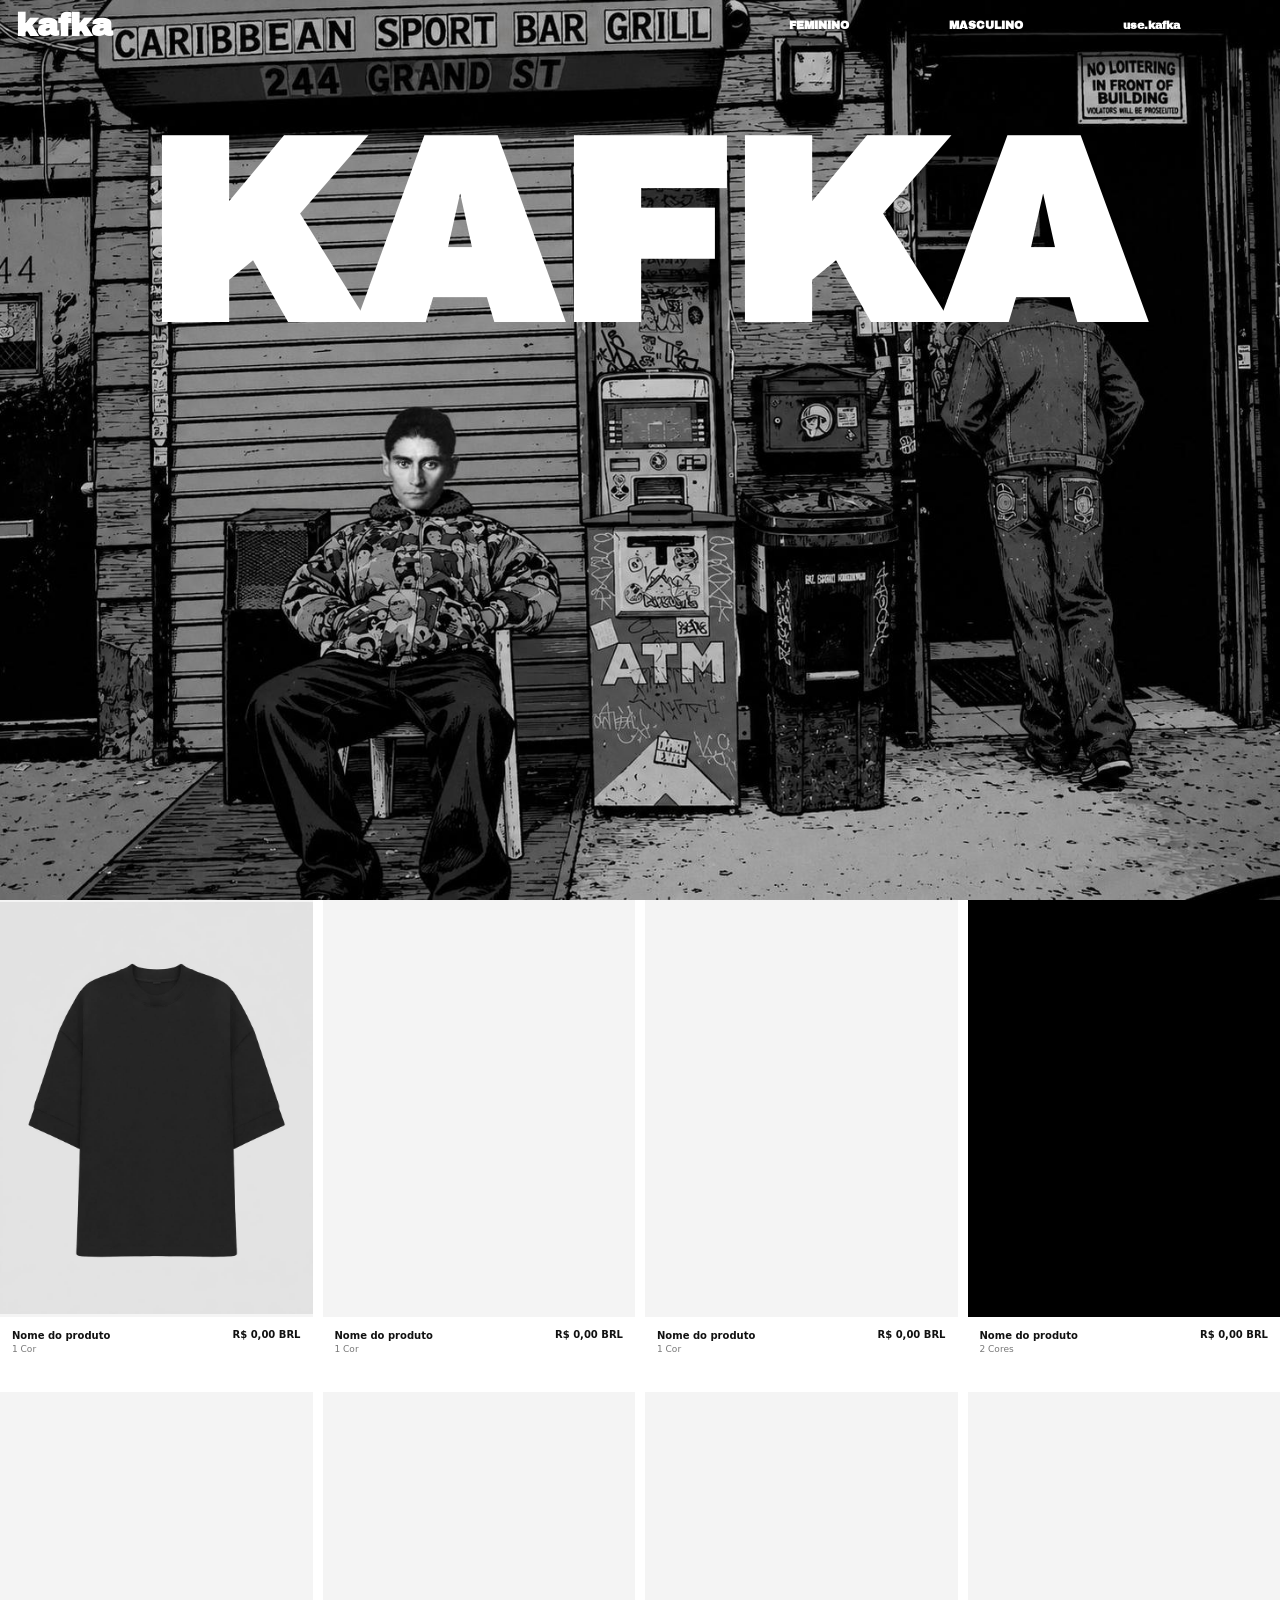
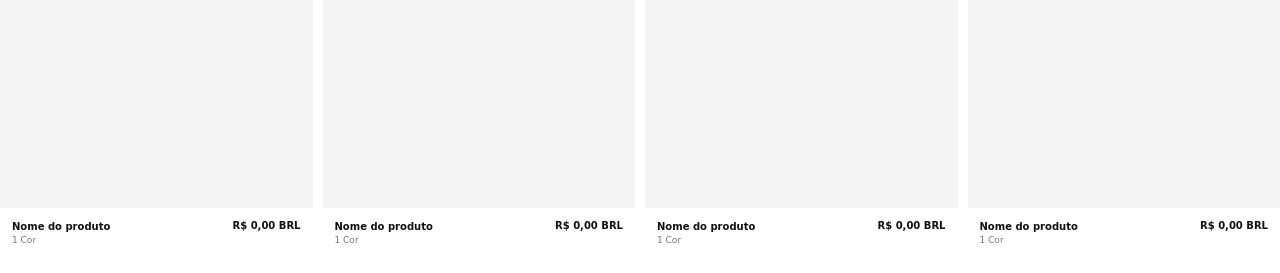
==== index.html @ 30676e4b "adição da primeira img das grades" ====
<!DOCTYPE html>
<html lang="pt-br">
<head>
    <meta charset="UTF-8">
    <meta name="viewport" content="width=device-width, initial-scale=1.0">
    <link rel="stylesheet" href="css/style.css">
    <link rel="preload" href="img/kafka.png">
    <title>Document</title>
</head>
<body>

    <header class="header-menu">
        <div class="header-container">

            <div class="header-logo"><h1>kafka</h1></div>
            <div class="header-nav">
                <a href=""><b>FEMININO</b></a>
                <a href=""><b>MASCULINO</b></a>
                <a href=""><b>use.kafka</b></a>
            </div>
        </div>
    </header>
    <main class="main">
        <div class="hero">
            <h1>KAFKA</h1>
        </div>
    </main>

    <!-- <main class="main-main">
            <section class="main-hero">
                <div class="main-products">
                    <div class="divs">
                        <div class="main-abaut"></div>
                    </div>
                    <div class="divs">
                         <div class="main-abaut"></div>
                    </div>
                    <div class="divs">
                         <div class="main-abaut"></div>
                    </div>
                    <div class="divs">
                         <div class="main-abaut"></div>
                    </div>
            </section>
    </main> -->
     <main class="catalogo">
    <ul class="grade">

      <!-- Card 1 -->
      <li class="card">
        <a href="#" class="card__link">
          <div class="card__midia">
            <div class="card__img card__img--principal" style="background-image: url('img/frente.jpeg')"></div>
            <div class="card__img card__img--hover" style="background-image: url('img/costa.jpeg')"></div>
            <span class="card__botao">Adição rápida</span>
          </div>
          <div class="card__info">
            <h3 class="card__nome">Nome do produto</h3>
            <span class="card__preco">R$ 0,00 BRL</span>
            <span class="card__cores">1 Cor</span>
          </div>
        </a>
      </li>

      <!-- Card 2 -->
      <li class="card">
        <a href="#" class="card__link">
          <div class="card__midia">
            <div class="card__img card__img--principal"></div>
            <div class="card__img card__img--hover"></div>
            <span class="card__botao">Adição rápida</span>
          </div>
          <div class="card__info">
            <h3 class="card__nome">Nome do produto</h3>
            <span class="card__preco">R$ 0,00 BRL</span>
            <span class="card__cores">1 Cor</span>
          </div>
        </a>
      </li>

      <!-- Card 3 -->
      <li class="card">
        <a href="#" class="card__link">
          <div class="card__midia">
            <div class="card__img card__img--principal"></div>
            <div class="card__img card__img--hover"></div>
            <span class="card__botao">Adição rápida</span>
          </div>
          <div class="card__info">
            <h3 class="card__nome">Nome do produto</h3>
            <span class="card__preco">R$ 0,00 BRL</span>
            <span class="card__cores">1 Cor</span>
          </div>
        </a>
      </li>

      <!-- Card 4 (variação escura) -->
      <li class="card card--escuro">
        <a href="#" class="card__link">
          <div class="card__midia">
            <div class="card__img card__img--principal"></div>
            <div class="card__img card__img--hover"></div>
            <span class="card__botao">Adição rápida</span>
          </div>
          <div class="card__info">
            <h3 class="card__nome">Nome do produto</h3>
            <span class="card__preco">R$ 0,00 BRL</span>
            <span class="card__cores">2 Cores</span>
          </div>
        </a>
      </li>

      <!-- Segunda linha: copie o bloco <li class="card"> quantas vezes precisar -->
      <li class="card">
        <a href="#" class="card__link">
          <div class="card__midia">
            <div class="card__img card__img--principal"></div>
            <div class="card__img card__img--hover"></div>
            <span class="card__botao">Adição rápida</span>
          </div>
          <div class="card__info">
            <h3 class="card__nome">Nome do produto</h3>
            <span class="card__preco">R$ 0,00 BRL</span>
            <span class="card__cores">1 Cor</span>
          </div>
        </a>
      </li>

      <li class="card">
        <a href="#" class="card__link">
          <div class="card__midia">
            <div class="card__img card__img--principal"></div>
            <div class="card__img card__img--hover"></div>
            <span class="card__botao">Adição rápida</span>
          </div>
          <div class="card__info">
            <h3 class="card__nome">Nome do produto</h3>
            <span class="card__preco">R$ 0,00 BRL</span>
            <span class="card__cores">1 Cor</span>
          </div>
        </a>
      </li>

      <li class="card">
        <a href="#" class="card__link">
          <div class="card__midia">
            <div class="card__img card__img--principal"></div>
            <div class="card__img card__img--hover"></div>
            <span class="card__botao">Adição rápida</span>
          </div>
          <div class="card__info">
            <h3 class="card__nome">Nome do produto</h3>
            <span class="card__preco">R$ 0,00 BRL</span>
            <span class="card__cores">1 Cor</span>
          </div>
        </a>
      </li>

      <li class="card">
        <a href="#" class="card__link">
          <div class="card__midia">
            <div class="card__img card__img--principal"></div>
            <div class="card__img card__img--hover"></div>
            <span class="card__botao">Adição rápida</span>
          </div>
          <div class="card__info">
            <h3 class="card__nome">Nome do produto</h3>
            <span class="card__preco">R$ 0,00 BRL</span>
            <span class="card__cores">1 Cor</span>
          </div>
        </a>
      </li>

    </ul>
  </main>
</body>
</html>
---- css/style.css ----
@import url('https://fonts.googleapis.com/css2?family=Anton&family=Archivo+Black&family=Playfair+Display:ital,wght@0,400..900;1,400..900&display=swap');
@import url('https://fonts.googleapis.com/css2?family=Archivo+Black&family=Playfair+Display:ital,wght@0,400..900;1,400..900&display=swap');
@import url('https://fonts.googleapis.com/css2?family=Anton&family=Archivo+Black&family=Kdam+Thmor+Pro&family=Playfair+Display:ital,wght@0,400..900;1,400..900&display=swap');

*,
*::before,
*::after {
  box-sizing: border-box;
  margin: 0;
  padding: 0;
}

ul {
  list-style: none;
}

a {
  color: inherit;
  text-decoration: none;
}

body {
  font-family: system-ui, -apple-system, "Helvetica Neue", Arial, sans-serif;
  background: #fff;
  color: #111;
}

.header-menu{
    position: absolute;
    width: 100%;
    color: white;
}


.header-container{
    display: flex; 
    position: relative;
    z-index: 1001;
    height: 50px;
    color: white
}

.header-container h1,
.header-container a{
    color: inherit;
}

.header-container:hover{
    background: white;
}

.header-container:hover .header-logo h1{
    color:black;
}

.header-container:hover .header-nav a{
    color: black
}
.header-logo{
    display: flex;
    justify-content: center;
    align-items: center;
     font-family: "Archivo Black", sans-serif;
    width: 10%;
}

.header-nav{
    display: flex;
    justify-content: end;
    align-items: center;
    /* color: white; */
    font-family: "Kdam Thmor Pro", sans-serif;
    font-size: 11px;
    width: 90%;
}
.header-nav a{
     font-family: "Archivo Black", sans-serif;
    text-decoration: none;
    position: relative;
    padding-bottom: 1px;
    margin-right: 100px;
    margin-top:0;
    margin-bottom: 0;
    
}

.header-nav a::after {
  content: "";
  position: absolute;
  left: 0;
  bottom: 0;
  width: 100%;
  height: 1px;
  background: rgb(0, 0, 0);
  transform: scaleX(0);
  transform-origin: left;
  transition: transform 0.3s ease;
}

.header-nav a:hover::after {
  transform: scaleX(1);
}

/* .header-nav a:hover{
    border-bottom: 1px solid black;
} */

.main{
    background-image: url("../img/kafka.jpg");
    background-repeat: no-repeat;
    background-size: cover;
    background-position: center;
    height: 100vh;
}

.hero{
    display: flex;
    position:relative;
    overflow: hidden;
    color: white;
    justify-content: center;
    gap: 20px;
    height: 100vh;
}

.hero h1{
     font-family: "Archivo Black", sans-serif;
    position: absolute;
    top: 15%;
    font-size: 20vw;
    font-weight: 900;
    line-height: 0.8;
    white-space: nowrap;
    margin: 0;
}

/* .main-main{
    height: 100vh;
}

.main-hero{
    display: flex;
    justify-content: center;
    height: 50vh;
}

.main-products{
    display: flex;
    justify-content: center;
    align-items: center;
    margin-top: 1%;
    gap: 13px;
    width: 98%;
    height: 50vh;
}
.divs{
    display: flex;
    align-items: end;
    border: 1px solid black;
    width: 30%;
    height: 50vh;
}
.main-abaut{
    display: flex;
    align-items: end;
    width: 99.8%;
    height: 40px;
    border: 1px solid black;
} */
/* ---------- Reset ---------- */

/* ---------- Grade ---------- */
.catalogo {
  width: 100%;
  padding: 0;
}

.grade {
  display: grid;
  grid-template-columns: repeat(4, 1fr);
  gap: 10px;
}

/* ---------- Card ---------- */
.card {
  position: relative;
}

.card__link {
  display: block;
}

/* Área da imagem (proporção retrato) */
.card__midia {
  position: relative;
  aspect-ratio: 3 / 4;
  overflow: hidden;
  background: #f4f4f4;
}

.card__img {
  position: absolute;
  width: 100%;
  inset: 0;
  background-size: contain;
  background-position: center;
  background-repeat: no-repeat;
  transition: opacity 0.3s ease;
  bottom: 0;

}

/* Imagem alternativa (aparece no hover) */
.card__img--hover {
  opacity: 0;
  
}

.card:hover .card__img--hover {
  opacity: 1;
}

/* Botão "Adição rápida" colado na base da imagem */
.card__botao {
  position:absolute;
  left: 0;
  right: 0;
  bottom: 0;
  padding: 10px 0;
  text-align: center;
  font-size: 10px;
  font-weight: 700;
  letter-spacing: 0.04em;
  text-transform: uppercase;
  color: #fff;
  background: #2b303b;
  opacity: 0;
  transform: translateY(100%);
  transition: opacity 0.25s ease, transform 0.25s ease;

}


.card:hover .card__botao {
  opacity: 1;
  transform: translateY(0);
  
}

/* ---------- Informações ---------- */
.card__info {
  display: grid;
  grid-template-columns: 1fr auto;
  grid-template-areas:
    "nome  preco"
    "cores .";
  column-gap: 16px;
  row-gap: 2px;
  padding: 12px 12px 28px;
}

.card__nome {
  grid-area: nome;
  font-size: 10px;
  font-weight: 700;
  line-height: 1.3;
}

.card__preco {
  grid-area: preco;
  font-size: 10px;
  font-weight: 700;
  white-space: nowrap;
}

.card__cores {
  grid-area: cores;
  font-size: 9px;
  color: #777;
}

/* ---------- Variação escura (4º card) ---------- */
.card--escuro .card__midia {
  background: #000;
}

/* ---------- Responsivo ---------- */
@media (max-width: 1024px) {
  .grade {
    grid-template-columns: repeat(3, 1fr);
  }
}

@media (max-width: 700px) {
  .grade {
    grid-template-columns: repeat(2, 1fr);
    gap:10px
  }
}
@media  screen and (max-width:600px){
    *{
        margin: 0;
        padding: 0;

    }
}
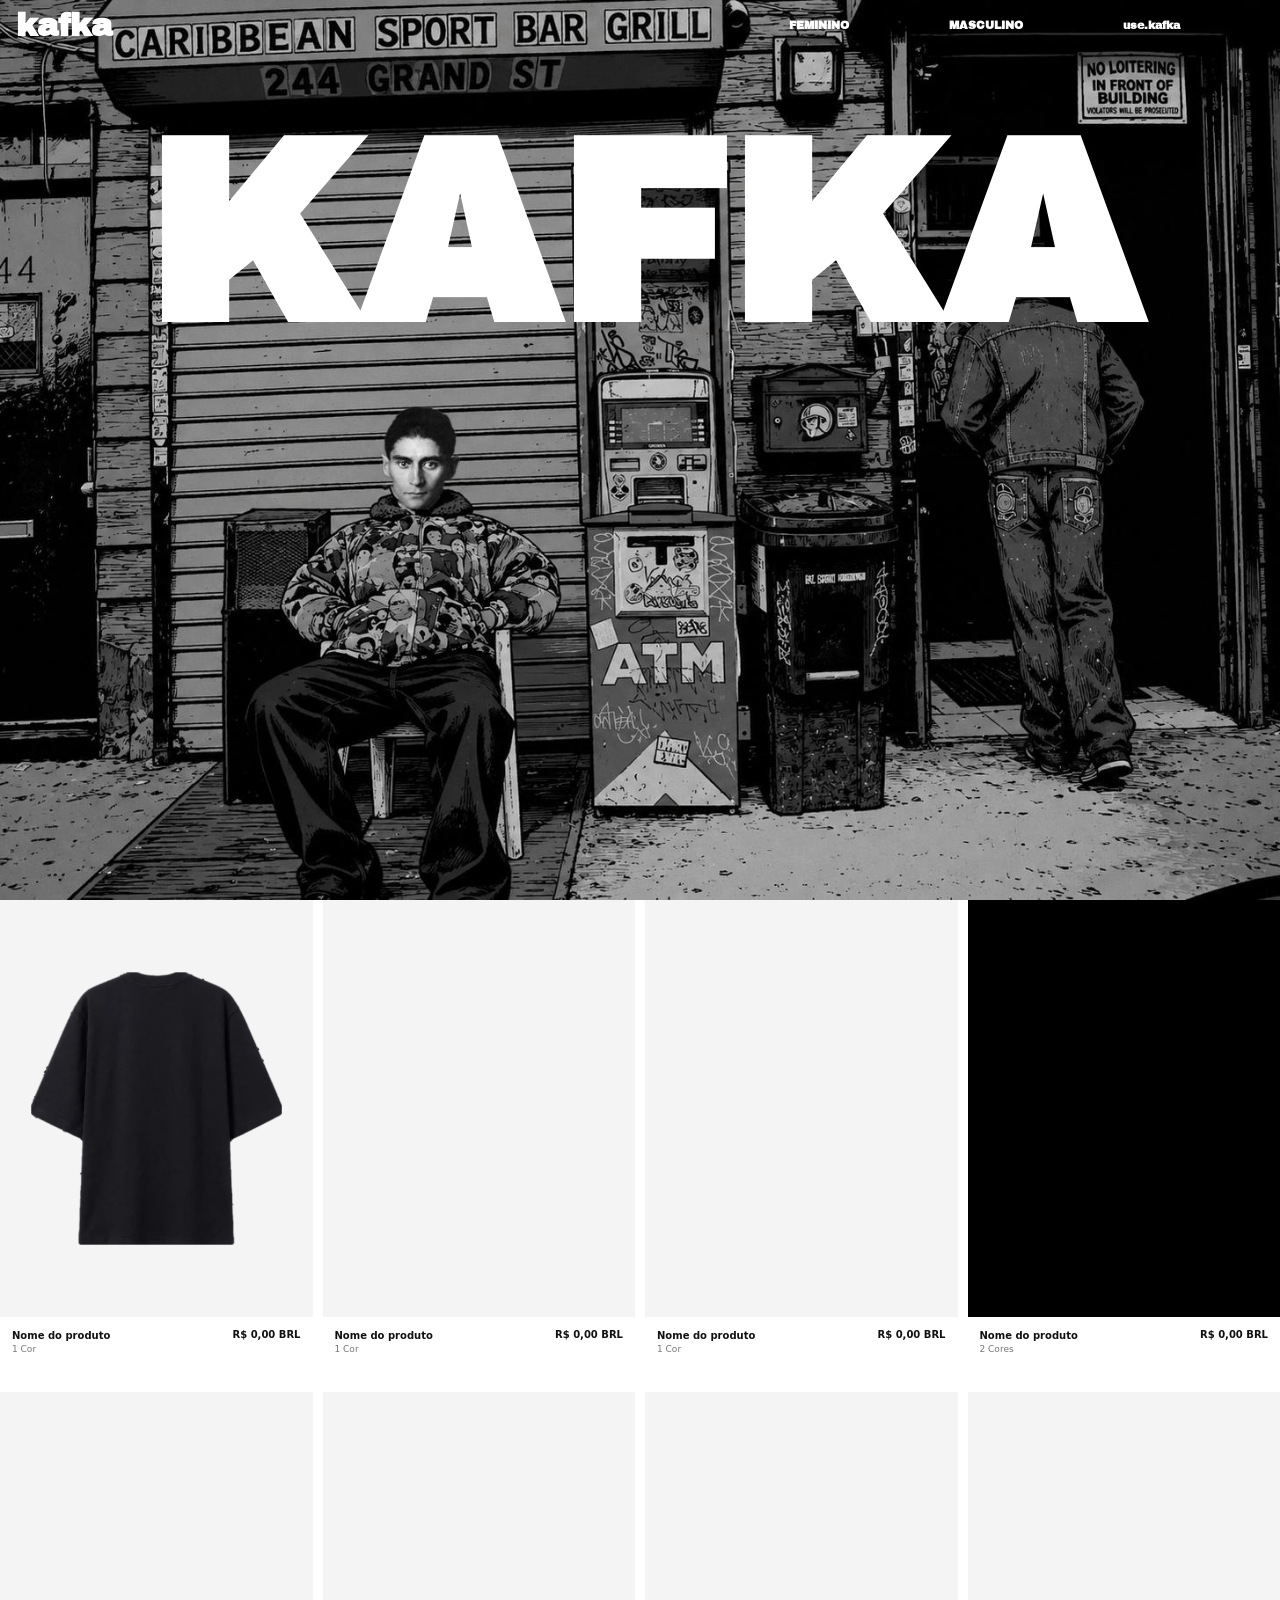
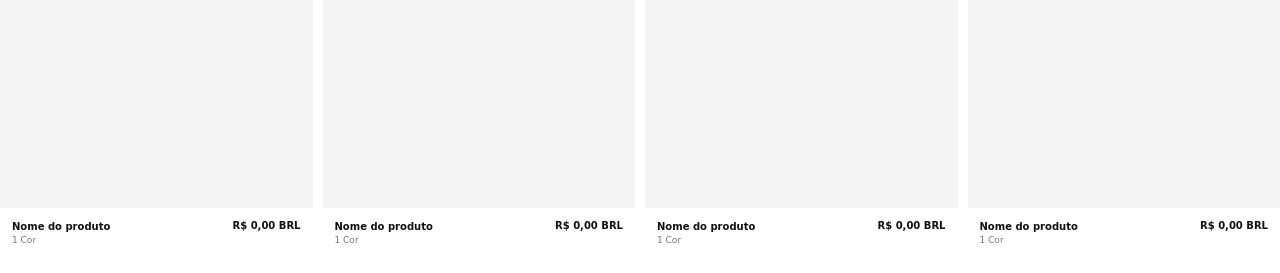
==== commit 87a10de7: "favicon" ====
--- a/index.html
+++ b/index.html
@@ -3,9 +3,10 @@
 <head>
     <meta charset="UTF-8">
     <meta name="viewport" content="width=device-width, initial-scale=1.0">
+    <link rel="icon" type="image/png" href="img/WhatsApp_Image_2026-11-17_at_14.25.12-removebg-preview.png">
     <link rel="stylesheet" href="css/style.css">
     <link rel="preload" href="img/kafka.png">
-    <title>Document</title>
+    <title>KAFKA-use.kafka</title>
 </head>
 <body>
 
@@ -26,23 +27,6 @@
         </div>
     </main>
 
-    <!-- <main class="main-main">
-            <section class="main-hero">
-                <div class="main-products">
-                    <div class="divs">
-                        <div class="main-abaut"></div>
-                    </div>
-                    <div class="divs">
-                         <div class="main-abaut"></div>
-                    </div>
-                    <div class="divs">
-                         <div class="main-abaut"></div>
-                    </div>
-                    <div class="divs">
-                         <div class="main-abaut"></div>
-                    </div>
-            </section>
-    </main> -->
      <main class="catalogo">
     <ul class="grade">
 
@@ -50,8 +34,8 @@
       <li class="card">
         <a href="#" class="card__link">
           <div class="card__midia">
-            <div class="card__img card__img--principal" style="background-image: url('img/frente.jpeg')"></div>
-            <div class="card__img card__img--hover" style="background-image: url('img/costa.jpeg')"></div>
+            <div class="card__img card__img--principal" style="background-image: url('img/camiseta-costas.png')"></div>
+            <div class="card__img card__img--hover" style="background-image: url('img/camiseta-frente.png')"></div>
             <span class="card__botao">Adição rápida</span>
           </div>
           <div class="card__info">
@@ -110,7 +94,7 @@
         </a>
       </li>
 
-      <!-- Segunda linha: copie o bloco <li class="card"> quantas vezes precisar -->
+      <!-- Segunda linha-->
       <li class="card">
         <a href="#" class="card__link">
           <div class="card__midia">
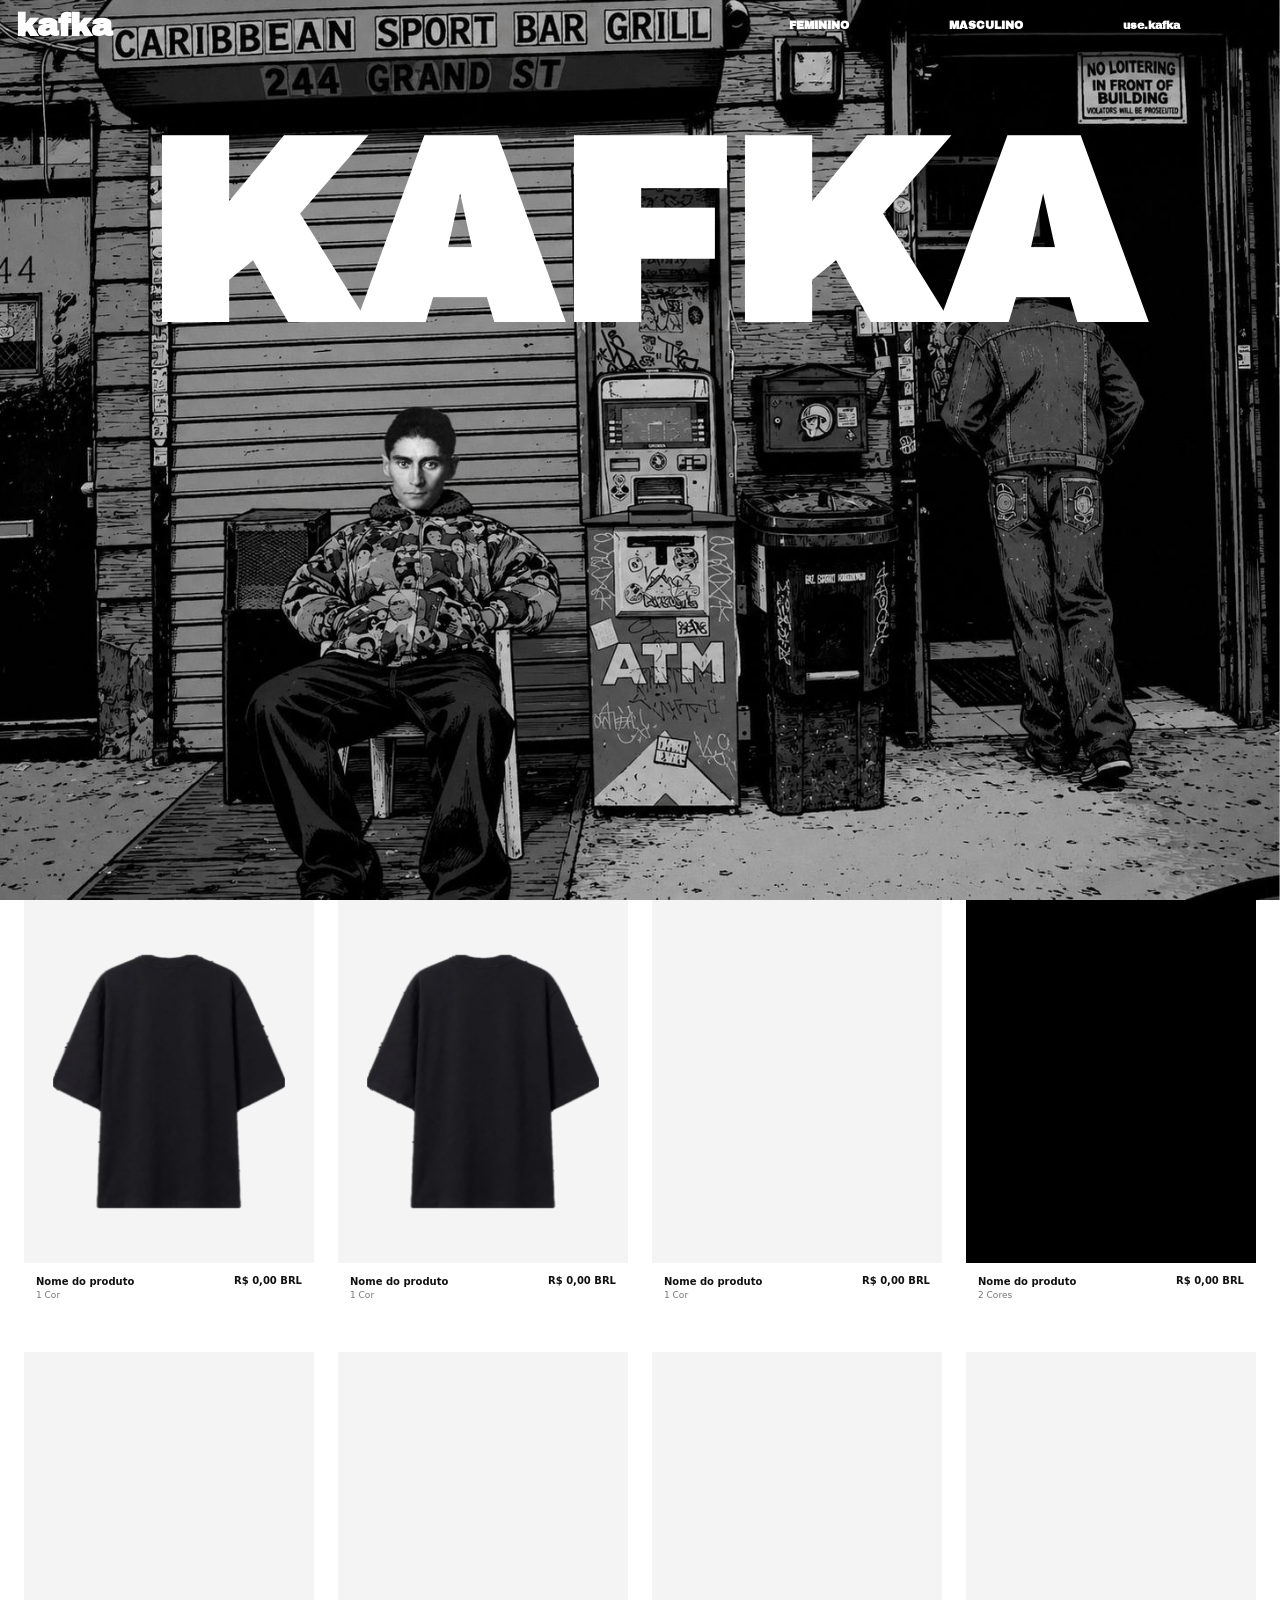
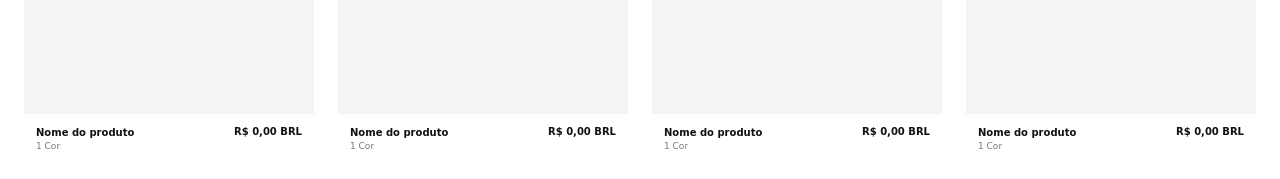
==== commit 31201bfa: "adição de seleção rapida" ====
--- a/index.html
+++ b/index.html
@@ -36,21 +36,26 @@
           <div class="card__midia">
             <div class="card__img card__img--principal" style="background-image: url('img/camiseta-costas.png')"></div>
             <div class="card__img card__img--hover" style="background-image: url('img/camiseta-frente.png')"></div>
-            <span class="card__botao">Adição rápida</span>
-          </div>
-          <div class="card__info">
-            <h3 class="card__nome">Nome do produto</h3>
-            <span class="card__preco">R$ 0,00 BRL</span>
-            <span class="card__cores">1 Cor</span>
-          </div>
-        </a>
+             </a>
+             <button type="button" class="card__botao" data-abrir-rapida
+                  data-nome="Nome do produto" data-preco="R$ 0,00 BRL" data-imagem="img/camiseta-frente.png">
+            Adição rápida
+          
+          </button>
+          </div>
+          <div class="card__info">
+            <h3 class="card__nome">Nome do produto</h3>
+            <span class="card__preco">R$ 0,00 BRL</span>
+            <span class="card__cores">1 Cor</span>
+          </div>
+        
       </li>
 
       <!-- Card 2 -->
       <li class="card">
         <a href="#" class="card__link">
           <div class="card__midia">
-            <div class="card__img card__img--principal"></div>
+            <div class="card__img card__img--principal" style="background-image: url('img/camiseta-costas.png');"></div>
             <div class="card__img card__img--hover"></div>
             <span class="card__botao">Adição rápida</span>
           </div>
@@ -157,5 +162,44 @@
 
     </ul>
   </main>
+  <!-- ===== Painel "Adição rápida" ===== -->
+  <div class="rapida-overlay" data-fechar-rapida hidden></div>
+
+  <aside class="rapida" id="rapida" role="dialog" aria-modal="true" aria-labelledby="rapida-titulo" aria-hidden="true">
+    <header class="rapida__topo">
+      <span class="rapida__rotulo">Adição rápida</span>
+      <button type="button" class="rapida__fechar" data-fechar-rapida>Fechar</button>
+    </header>
+
+    <div class="rapida__corpo">
+      <div class="rapida__cabecalho">
+        <h2 class="rapida__titulo" id="rapida-titulo"></h2>
+        <p class="rapida__preco"></p>
+      </div>
+
+      <div class="rapida__midia">
+        <div class="rapida__img" role="img" aria-label=""></div>
+      </div>
+
+      <div class="rapida__tamanhos">
+        <div class="rapida__tamanhos-topo">
+          <span>Tamanho:</span>
+          <a href="#" class="rapida__medidas">Veja a tabela de medidas ›</a>
+        </div>
+        <ul class="rapida__lista">
+            <li><button type="button" class="rapida__tamanho" data-tamanho="XS" aria-pressed="false">XS</button></li>
+            <li><button type="button" class="rapida__tamanho" data-tamanho="S" aria-pressed="false">S</button></li>
+            <li><button type="button" class="rapida__tamanho" data-tamanho="M" aria-pressed="false">M</button></li>
+            <li><button type="button" class="rapida__tamanho" data-tamanho="L" aria-pressed="false">L</button></li>
+            <li><button type="button" class="rapida__tamanho" data-tamanho="XL" aria-pressed="false">XL</button></li>
+            <li><button type="button" class="rapida__tamanho" data-tamanho="XXL" aria-pressed="false">XXL</button></li>
+        </ul>
+      </div>
+
+      <button type="button" class="rapida__acao" disabled>Selecionar o tamanho</button>
+    </div>
+  </aside>
+
+  <script src="/js/index.js"></script>
 </body>
 </html>
--- a/css/style.css
+++ b/css/style.css
@@ -134,51 +134,48 @@
     margin: 0;
 }
 
-/* .main-main{
-    height: 100vh;
-}
-
-.main-hero{
-    display: flex;
-    justify-content: center;
-    height: 50vh;
-}
-
-.main-products{
-    display: flex;
-    justify-content: center;
-    align-items: center;
-    margin-top: 1%;
-    gap: 13px;
-    width: 98%;
-    height: 50vh;
-}
-.divs{
-    display: flex;
-    align-items: end;
-    border: 1px solid black;
-    width: 30%;
-    height: 50vh;
-}
-.main-abaut{
-    display: flex;
-    align-items: end;
-    width: 99.8%;
-    height: 40px;
-    border: 1px solid black;
-} */
 /* ---------- Reset ---------- */
+*,
+*::before,
+*::after {
+  box-sizing: border-box;
+  margin: 0;
+  padding: 0;
+}
+
+ul {
+  list-style: none;
+}
+
+a {
+  color: inherit;
+  text-decoration: none;
+}
+
+button {
+  font: inherit;
+  color: inherit;
+  background: none;
+  border: 0;
+  cursor: pointer;
+}
+
+body {
+  font-family: system-ui, -apple-system, "Helvetica Neue", Arial, sans-serif;
+  background: #fff;
+  color: #111;
+}
 
 /* ---------- Grade ---------- */
 .catalogo {
   width: 100%;
-  padding: 0;
+  padding: 0 24px;
 }
 
 .grade {
   display: grid;
   grid-template-columns: repeat(4, 1fr);
-  gap: 10px;
+  gap: 24px;
 }
 
 /* ---------- Card ---------- */
@@ -186,34 +183,32 @@
   position: relative;
 }
 
-.card__link {
-  display: block;
-}
-
-/* Área da imagem (proporção retrato) */
+/* Área da imagem (proporção das fotos: 4:5) */
 .card__midia {
   position: relative;
-  aspect-ratio: 3 / 4;
+  aspect-ratio: 4 / 5;
   overflow: hidden;
   background: #f4f4f4;
 }
 
+.card__img-link {
+  position: absolute;
+  inset: 0;
+  display: block;
+}
+
 .card__img {
   position: absolute;
-  width: 100%;
   inset: 0;
-  background-size: contain;
+  background-size: contain;      /* "cover" se quiser preencher tudo */
   background-position: center;
   background-repeat: no-repeat;
   transition: opacity 0.3s ease;
-  bottom: 0;
-
 }
 
 /* Imagem alternativa (aparece no hover) */
 .card__img--hover {
   opacity: 0;
-  
 }
 
 .card:hover .card__img--hover {
@@ -222,7 +217,7 @@
 
 /* Botão "Adição rápida" colado na base da imagem */
 .card__botao {
-  position:absolute;
+  position: absolute;
   left: 0;
   right: 0;
   bottom: 0;
@@ -237,14 +232,12 @@
   opacity: 0;
   transform: translateY(100%);
   transition: opacity 0.25s ease, transform 0.25s ease;
-
-}
-
-
-.card:hover .card__botao {
+}
+
+.card:hover .card__botao,
+.card__botao:focus-visible {
   opacity: 1;
   transform: translateY(0);
-  
 }
 
 /* ---------- Informações ---------- */
@@ -284,6 +277,294 @@
   background: #000;
 }
 
+/* ================================================
+   Painel "Adição rápida" (lateral direita)
+   ================================================ */
+.rapida-overlay {
+  position: fixed;
+  inset: 0;
+  z-index: 90;
+  background: transparent;
+}
+
+.rapida {
+  position: fixed;
+  top: 0;
+  right: 0;
+  z-index: 100;
+  width: min(42vw, 600px);
+  min-width: 360px;
+  height: 100vh;
+  height: 100dvh;
+  display: flex;
+  flex-direction: column;
+  background: #f7f6f3;
+  transform: translateX(100%);
+  transition: transform 0.35s ease;
+}
+
+.rapida.is-aberta {
+  transform: translateX(0);
+}
+
+/* Topo: "Adição rápida" ... "Fechar" */
+.rapida__topo {
+  display: flex;
+  justify-content: space-between;
+  align-items: center;
+  padding: 16px 20px 0;
+  font-size: 9px;
+  font-weight: 700;
+  letter-spacing: 0.04em;
+  text-transform: uppercase;
+}
+
+.rapida__fechar {
+  font-size: 9px;
+  font-weight: 700;
+  letter-spacing: 0.04em;
+  text-transform: uppercase;
+}
+
+/* Corpo: cabeçalho + imagem (cresce) + tamanhos + botão */
+.rapida__corpo {
+  flex: 1;
+  display: flex;
+  flex-direction: column;
+  min-height: 0;
+  padding: 8px 20px 20px;
+}
+
+.rapida__titulo {
+  font-size: 18px;
+  font-weight: 800;
+  line-height: 1.1;
+  text-transform: uppercase;
+}
+
+.rapida__preco {
+  margin-top: 4px;
+  font-size: 9px;
+  font-weight: 700;
+}
+
+.rapida__midia {
+  flex: 1;
+  min-height: 0;
+  padding: 16px 0;
+}
+
+.rapida__img {
+  width: 100%;
+  height: 100%;
+  background-size: contain;
+  background-position: center;
+  background-repeat: no-repeat;
+}
+
+/* Tamanhos */
+.rapida__tamanhos-topo {
+  display: flex;
+  gap: 8px;
+  margin-bottom: 8px;
+  font-size: 8px;
+  color: #666;
+}
+
+.rapida__medidas {
+  text-decoration: none;
+}
+
+.rapida__lista {
+  display: grid;
+  grid-template-columns: repeat(6, 1fr);
+  gap: 10px;
+  margin-bottom: 16px;
+}
+
+.rapida__tamanho {
+  width: 100%;
+  padding: 6px 4px;
+  text-align: left;
+  font-size: 9px;
+  font-weight: 700;
+  color: #333;
+  border-bottom: 1px solid #999;
+  transition: background 0.15s ease, color 0.15s ease;
+}
+
+.rapida__tamanho:hover {
+  background: #e8e6e1;
+}
+
+.rapida__tamanho.is-ativo {
+  background: #0e0f12;
+  color: #fff;
+  border-bottom-color: #0e0f12;
+}
+
+/* Botão principal */
+.rapida__acao {
+  width: 100%;
+  padding: 14px 0;
+  font-size: 9px;
+  font-weight: 700;
+  letter-spacing: 0.04em;
+  text-transform: uppercase;
+  color: #fff;
+  background: #0e0f12;
+  transition: background 0.2s ease;
+}
+
+.rapida__acao:disabled {
+  background: #9b9a95;
+  cursor: not-allowed;
+}
+
+/* ================================================
+   Painel "Adição rápida" (lateral direita)
+   ================================================ */
+.rapida-overlay {
+  position: fixed;
+  inset: 0;
+  z-index: 90;
+  background: transparent;
+}
+
+.rapida {
+  position: fixed;
+  top: 0;
+  right: 0;
+  z-index: 100;
+  width: min(42vw, 600px);
+  min-width: 360px;
+  height: 100vh;
+  height: 100dvh;
+  display: flex;
+  flex-direction: column;
+  background: #f7f6f3;
+  transform: translateX(100%);
+  transition: transform 0.35s ease;
+}
+
+.rapida.is-aberta {
+  transform: translateX(0);
+}
+
+/* Topo: "Adição rápida" ... "Fechar" */
+.rapida__topo {
+  display: flex;
+  justify-content: space-between;
+  align-items: center;
+  padding: 16px 20px 0;
+  font-size: 9px;
+  font-weight: 700;
+  letter-spacing: 0.04em;
+  text-transform: uppercase;
+}
+
+.rapida__fechar {
+  font-size: 9px;
+  font-weight: 700;
+  letter-spacing: 0.04em;
+  text-transform: uppercase;
+}
+
+/* Corpo: cabeçalho + imagem (cresce) + tamanhos + botão */
+.rapida__corpo {
+  flex: 1;
+  display: flex;
+  flex-direction: column;
+  min-height: 0;
+  padding: 8px 20px 20px;
+}
+
+.rapida__titulo {
+  font-size: 18px;
+  font-weight: 800;
+  line-height: 1.1;
+  text-transform: uppercase;
+}
+
+.rapida__preco {
+  margin-top: 4px;
+  font-size: 9px;
+  font-weight: 700;
+}
+
+.rapida__midia {
+  flex: 1;
+  min-height: 0;
+  padding: 16px 0;
+}
+
+.rapida__img {
+  width: 100%;
+  height: 100%;
+  background-size: contain;
+  background-position: center;
+  background-repeat: no-repeat;
+}
+
+/* Tamanhos */
+.rapida__tamanhos-topo {
+  display: flex;
+  gap: 8px;
+  margin-bottom: 8px;
+  font-size: 8px;
+  color: #666;
+}
+
+.rapida__medidas {
+  text-decoration: none;
+}
+
+.rapida__lista {
+  display: grid;
+  grid-template-columns: repeat(6, 1fr);
+  gap: 10px;
+  margin-bottom: 16px;
+}
+
+.rapida__tamanho {
+  width: 100%;
+  padding: 6px 4px;
+  text-align: left;
+  font-size: 9px;
+  font-weight: 700;
+  color: #333;
+  border-bottom: 1px solid #999;
+  transition: background 0.15s ease, color 0.15s ease;
+}
+
+.rapida__tamanho:hover {
+  background: #e8e6e1;
+}
+
+.rapida__tamanho.is-ativo {
+  background: #0e0f12;
+  color: #fff;
+  border-bottom-color: #0e0f12;
+}
+
+/* Botão principal */
+.rapida__acao {
+  width: 100%;
+  padding: 14px 0;
+  font-size: 9px;
+  font-weight: 700;
+  letter-spacing: 0.04em;
+  text-transform: uppercase;
+  color: #fff;
+  background: #0e0f12;
+  transition: background 0.2s ease;
+}
+
+.rapida__acao:disabled {
+  background: #9b9a95;
+  cursor: not-allowed;
+}
+
 /* ---------- Responsivo ---------- */
 @media (max-width: 1024px) {
   .grade {
@@ -294,13 +575,51 @@
 @media (max-width: 700px) {
   .grade {
     grid-template-columns: repeat(2, 1fr);
-    gap:10px
-  }
-}
-@media  screen and (max-width:600px){
-    *{
-        margin: 0;
-        padding: 0;
-
-    }
+    gap: 12px;
+  }
+
+  .catalogo {
+    padding: 0 12px;
+  }
+
+  .rapida {
+    width: 100%;
+    min-width: 0;
+  }
+
+  /* No celular não existe hover: mostra o botão sempre */
+  .card__botao {
+    opacity: 1;
+    transform: none;
+  }
+}
+
+
+/* ---------- Responsivo ---------- */
+@media (max-width: 1024px) {
+  .grade {
+    grid-template-columns: repeat(3, 1fr);
+  }
+}
+
+@media (max-width: 700px) {
+  .grade {
+    grid-template-columns: repeat(2, 1fr);
+    gap: 12px;
+  }
+
+  .catalogo {
+    padding: 0 12px;
+  }
+
+  .rapida {
+    width: 100%;
+    min-width: 0;
+  }
+
+  /* No celular não existe hover: mostra o botão sempre */
+  .card__botao {
+    opacity: 1;
+    transform: none;
+  }
 }
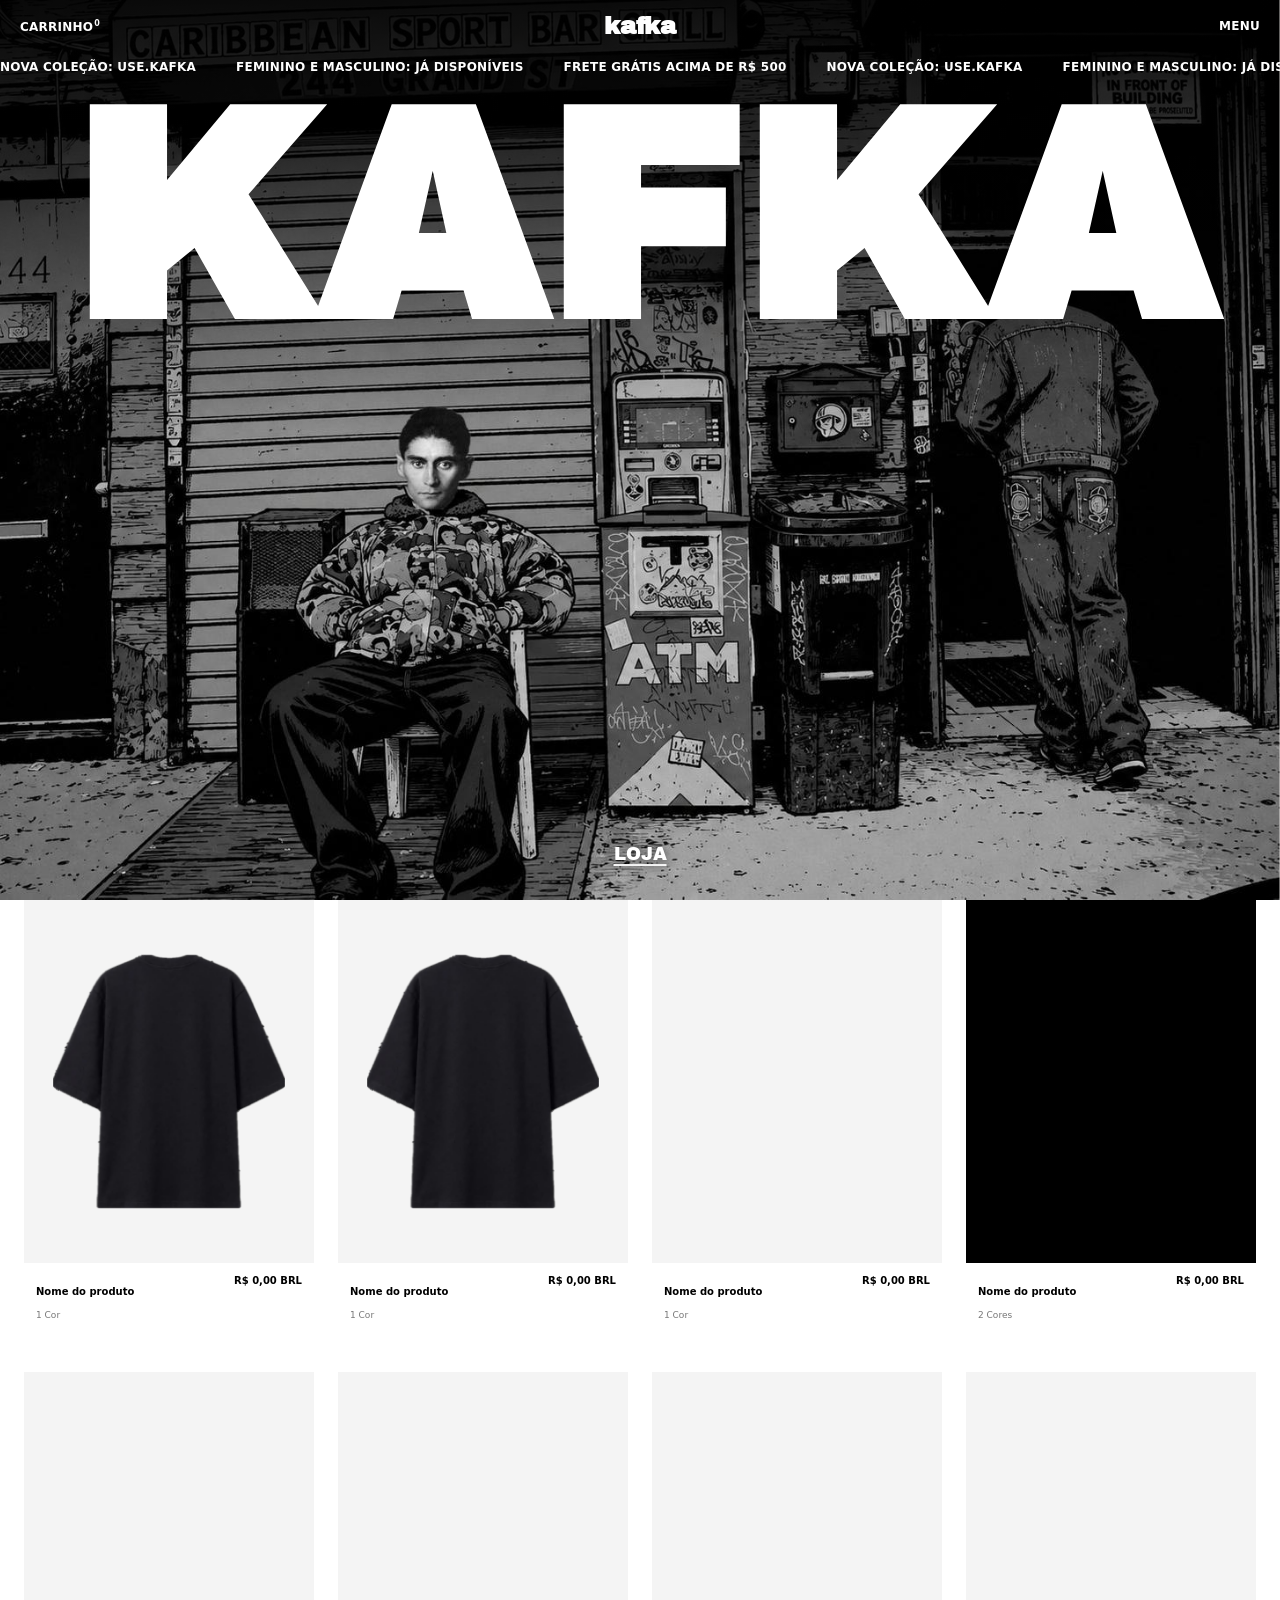
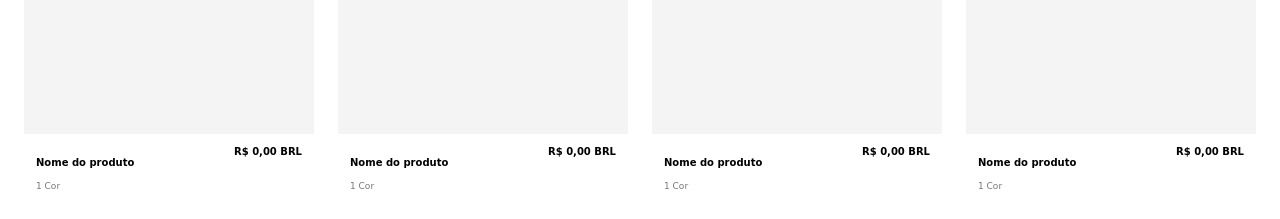
==== commit 30a6cd5a: "comitão" ====
--- a/index.html
+++ b/index.html
@@ -10,22 +10,79 @@
 </head>
 <body>
 
-    <header class="header-menu">
-        <div class="header-container">
-
-            <div class="header-logo"><h1>kafka</h1></div>
-            <div class="header-nav">
-                <a href=""><b>FEMININO</b></a>
-                <a href=""><b>MASCULINO</b></a>
-                <a href=""><b>use.kafka</b></a>
-            </div>
+   <main class="main">
+
+    <!-- Topo: header + faixa de aviso (ficam sobre o degradê escuro) -->
+    <div class="topo">
+      <header class="header">
+        <a href="#" class="header__carrinho">Carrinho<sup>0</sup></a>
+        <a href="#" class="header__logo">kafka</a>
+        <button type="button" class="header__menu" aria-controls="menu" aria-expanded="false" data-abrir-menu>Menu</button>
+      </header>
+
+      <!-- Faixa de texto corrida: troque os textos à vontade -->
+      <div class="aviso" aria-label="Avisos">
+        <div class="aviso__trilho">
+          <div class="aviso__grupo">
+            <span>Nova coleção: use.kafka</span>
+            <span>Feminino e masculino: já disponíveis</span>
+            <span>Frete grátis acima de R$ 500</span>
+          </div>
+          <div class="aviso__grupo" aria-hidden="true">
+            <span>Nova coleção: use.kafka</span>
+            <span>Feminino e masculino: já disponíveis</span>
+            <span>Frete grátis acima de R$ 500</span>
+          </div>
         </div>
-    </header>
-    <main class="main">
-        <div class="hero">
-            <h1>KAFKA</h1>
-        </div>
-    </main>
+      </div>
+    </div>
+
+    <!-- Título grande + link da loja -->
+    <div class="hero">
+      <h1>KAFKA</h1>
+      <a href="#" class="loja">Loja</a>
+    </div>
+
+  </main>
+
+  <!-- ===== Menu lateral ===== -->
+  <div class="menu-overlay" data-fechar-menu hidden></div>
+
+  <aside class="menu" id="menu" aria-label="Menu principal" aria-hidden="true">
+    <div class="menu__topo">
+      <button type="button" class="menu__fechar" aria-label="Fechar menu" data-fechar-menu>×</button>
+      <a href="#" class="menu__pesquisar">Pesquisar</a>
+    </div>
+
+    <nav class="menu__nav">
+      <ul>
+        <li><a href="#">Novo</a></li>
+        <li><a href="#">Jeans</a></li>
+        <li><a href="#">Suores</a></li>
+        <li><a href="#">Roupa de frio</a></li>
+        <li><a href="#">Tops</a></li>
+        <li><a href="#">Chapéus</a></li>
+        <li><a href="#">Calças</a></li>
+        <li><a href="#">Shorts</a></li>
+        <li><a href="#">Crianças</a></li>
+        <li><a href="#">Roupas íntimas</a></li>
+        <li><a href="#">Acessórios</a></li>
+        <li><a href="#">Estilo de vida</a></li>
+        <li><a href="#">Calçados</a></li>
+        <li><a href="#">Todos</a></li>
+      </ul>
+    </nav>
+
+    <div class="menu__colab">
+      <a href="#">Colaborações</a>
+    </div>
+
+    <div class="menu__rodape">
+      <button type="button" class="menu__moeda">BRL / R$ <span aria-hidden="true">⌄</span></button>
+    </div>
+  </aside>
+
+    
 
      <main class="catalogo">
     <ul class="grade">
@@ -178,7 +235,7 @@
       </div>
 
       <div class="rapida__midia">
-        <div class="rapida__img" role="img" aria-label=""></div>
+        <div class="rapida__img" style="background-image: url('img/camiseta-costas.png');" role="img" aria-label=""></div>
       </div>
 
       <div class="rapida__tamanhos">
@@ -200,6 +257,6 @@
     </div>
   </aside>
 
-  <script src="/js/index.js"></script>
+  <script src="js/index.js"></script>
 </body>
 </html>
--- a/css/style.css
+++ b/css/style.css
@@ -2,149 +2,18 @@
 @import url('https://fonts.googleapis.com/css2?family=Archivo+Black&family=Playfair+Display:ital,wght@0,400..900;1,400..900&display=swap');
 @import url('https://fonts.googleapis.com/css2?family=Anton&family=Archivo+Black&family=Kdam+Thmor+Pro&family=Playfair+Display:ital,wght@0,400..900;1,400..900&display=swap');
 
+/* ---------- Base ---------- */
 *,
 *::before,
 *::after {
   box-sizing: border-box;
+}
+
+body {
   margin: 0;
-  padding: 0;
-}
-
-ul {
-  list-style: none;
-}
-
-a {
-  color: inherit;
-  text-decoration: none;
-}
-
-body {
-  font-family: system-ui, -apple-system, "Helvetica Neue", Arial, sans-serif;
-  background: #fff;
-  color: #111;
-}
-
-.header-menu{
-    position: absolute;
-    width: 100%;
-    color: white;
-}
-
-
-.header-container{
-    display: flex; 
-    position: relative;
-    z-index: 1001;
-    height: 50px;
-    color: white
-}
-
-.header-container h1,
-.header-container a{
-    color: inherit;
-}
-
-.header-container:hover{
-    background: white;
-}
-
-.header-container:hover .header-logo h1{
-    color:black;
-}
-
-.header-container:hover .header-nav a{
-    color: black
-}
-.header-logo{
-    display: flex;
-    justify-content: center;
-    align-items: center;
-     font-family: "Archivo Black", sans-serif;
-    width: 10%;
-}
-
-.header-nav{
-    display: flex;
-    justify-content: end;
-    align-items: center;
-    /* color: white; */
-    font-family: "Kdam Thmor Pro", sans-serif;
-    font-size: 11px;
-    width: 90%;
-}
-.header-nav a{
-     font-family: "Archivo Black", sans-serif;
-    text-decoration: none;
-    position: relative;
-    padding-bottom: 1px;
-    margin-right: 100px;
-    margin-top:0;
-    margin-bottom: 0;
-    
-}
-
-.header-nav a::after {
-  content: "";
-  position: absolute;
-  left: 0;
-  bottom: 0;
-  width: 100%;
-  height: 1px;
-  background: rgb(0, 0, 0);
-  transform: scaleX(0);
-  transform-origin: left;
-  transition: transform 0.3s ease;
-}
-
-.header-nav a:hover::after {
-  transform: scaleX(1);
-}
-
-/* .header-nav a:hover{
-    border-bottom: 1px solid black;
-} */
-
-.main{
-    background-image: url("../img/kafka.jpg");
-    background-repeat: no-repeat;
-    background-size: cover;
-    background-position: center;
-    height: 100vh;
-}
-
-.hero{
-    display: flex;
-    position:relative;
-    overflow: hidden;
-    color: white;
-    justify-content: center;
-    gap: 20px;
-    height: 100vh;
-}
-
-.hero h1{
-     font-family: "Archivo Black", sans-serif;
-    position: absolute;
-    top: 15%;
-    font-size: 20vw;
-    font-weight: 900;
-    line-height: 0.8;
-    white-space: nowrap;
-    margin: 0;
-}
-
-/* ---------- Reset ---------- */
-*,
-*::before,
-*::after {
-  box-sizing: border-box;
-  margin: 0;
-  padding: 0;
-}
-
-ul {
-  list-style: none;
+  font-family: "Archivo", system-ui, sans-serif;
+  color: #fff;
+  background: #000;
 }
 
 a {
@@ -157,19 +26,299 @@
   color: inherit;
   background: none;
   border: 0;
+  padding: 0;
   cursor: pointer;
 }
 
-body {
-  font-family: system-ui, -apple-system, "Helvetica Neue", Arial, sans-serif;
-  background: #fff;
+ul {
+  list-style: none;
+  margin: 0;
+  padding: 0;
+}
+
+
+a {
+  color: inherit;
+  text-decoration: none;
+}
+
+button {
+  font: inherit;
+  color: inherit;
+  background: none;
+  border: 0;
+  padding: 0;
+  cursor: pointer;
+}
+
+ul {
+  list-style: none;
+  margin: 0;
+  padding: 0;
+}
+
+/* ---------- Foto de fundo (tela cheia) ---------- */
+.main {
+  position: relative;
+  height: 100vh;
+  height: 100svh;
+  overflow: hidden;
+  background-image: url("../img/kafka.jpg");
+  background-repeat: no-repeat;
+  background-size: cover;
+  background-position: 30% center;     /* mantém o Kafka sentado visível no corte vertical */
+}
+
+/* ---------- Degradê escuro no topo ----------
+   Fica entre a foto e os textos: ajuda a logo, o menu,
+   a faixa e o título a aparecerem bem em qualquer foto. */
+.main::before {
+  content: "";
+  position: absolute;
+  inset: 0 0 auto 0;
+  height: min(48%, 440px);
+  z-index: 1;
+  pointer-events: none;
+  background: linear-gradient(
+    to bottom,
+    rgba(0, 0, 0, 0.92) 0%,
+    rgba(0, 0, 0, 0.70) 35%,
+    rgba(0, 0, 0, 0.32) 70%,
+    rgba(0, 0, 0, 0) 100%
+  );
+}
+
+/* ---------- Topo: header + faixa ---------- */
+.topo {
+  position: absolute;
+  inset: 0 0 auto 0;
+  z-index: 20;
+}
+
+.header {
+  display: grid;
+  grid-template-columns: 1fr auto 1fr;   /* carrinho | logo | menu */
+  align-items: center;
+  height: calc(52px + env(safe-area-inset-top, 0px));
+  padding: env(safe-area-inset-top, 0px) 20px 0;
+  font-size: 12px;
+  font-weight: 700;
+  letter-spacing: 0.02em;
+  text-transform: uppercase;
+  color: #fff;
+  transition: background 0.3s ease, color 0.3s ease;
+}
+
+.header__carrinho {
+  justify-self: start;
+}
+
+.header__carrinho sup {
+  font-size: 8px;
+  margin-left: 1px;
+}
+
+.header__logo {
+  justify-self: center;
+  font-family: "Archivo Black", sans-serif;
+  font-size: 24px;
+  letter-spacing: -0.01em;
+  text-transform: lowercase;
+  line-height: 1;
+}
+
+.header__menu {
+  justify-self: end;
+  font-weight: 700;
+  letter-spacing: 0.02em;
+  text-transform: uppercase;
+}
+
+/* Com o menu aberto o header fica claro, como na referência */
+body.menu-aberto .header {
+  background: #f7f6f3;
   color: #111;
 }
+
+/* ---------- Faixa de texto corrida ---------- */
+.aviso {
+  overflow: hidden;
+  padding: 8px 0;
+  font-size: 12px;
+  font-weight: 700;
+  letter-spacing: 0.02em;
+  text-transform: uppercase;
+  white-space: nowrap;
+}
+
+.aviso__trilho {
+  display: flex;
+  width: max-content;
+  animation: rolar 30s linear infinite;
+}
+
+.aviso__grupo {
+  display: flex;
+  flex-shrink: 0;
+}
+
+.aviso__grupo span {
+  padding-right: 40px;
+}
+
+@keyframes rolar {
+  to { transform: translateX(-50%); }
+}
+
+@media (prefers-reduced-motion: reduce) {
+  .aviso__trilho {
+    animation: none;
+  }
+}
+
+/* ---------- Título + LOJA ---------- */
+.hero {
+  position: absolute;
+  inset: 0;
+  z-index: 10;
+  display: flex;
+  justify-content: center;
+}
+
+.hero h1 {
+  position: absolute;
+  top: calc(104px + env(safe-area-inset-top, 0px));
+  margin: 0;
+  font-family: "Archivo Black", sans-serif;
+  font-size: 23vw;                       /* "KAFKA" ocupa ~88% da largura */
+  font-weight: 900;
+  line-height: 0.8;
+  white-space: nowrap;
+}
+
+.loja {
+  position: absolute;
+  bottom: calc(36px + env(safe-area-inset-bottom, 0px));
+  font-family: "Archivo Black", sans-serif;
+  font-size: 18px;
+  text-transform: uppercase;
+  text-decoration: underline;
+  text-underline-offset: 4px;
+  text-decoration-thickness: 2px;
+  text-shadow: 0 1px 8px rgba(0, 0, 0, 0.5);
+}
+
+/* ---------- Menu lateral (abre pela direita) ---------- */
+.menu-overlay {
+  position: fixed;
+  inset: 0;
+  z-index: 90;
+  background: transparent;
+}
+
+.menu {
+  position: fixed;
+  top: 0;
+  right: 0;
+  z-index: 100;
+  width: clamp(220px, 42vw, 360px);
+  height: 100vh;
+  height: 100dvh;
+  display: flex;
+  flex-direction: column;
+  align-items: flex-end;
+  padding: calc(14px + env(safe-area-inset-top, 0px)) 20px calc(24px + env(safe-area-inset-bottom, 0px));
+  background: #f7f6f3;
+  color: #333;
+  text-align: right;
+  overflow-y: auto;
+  transform: translateX(100%);
+  visibility: hidden;                    /* fechado: fora da tela e fora do teclado */
+  transition: transform 0.35s ease, visibility 0s 0.35s;
+}
+
+.menu.is-aberto {
+  transform: translateX(0);
+  visibility: visible;
+  transition: transform 0.35s ease, visibility 0s;
+}
+
+.menu__topo {
+  display: flex;
+  flex-direction: column;
+  align-items: flex-end;
+  gap: 14px;
+}
+
+.menu__fechar {
+  width: 34px;
+  height: 34px;
+  border-radius: 50%;
+  background: #8c8c8c;
+  color: #fff;
+  font-size: 20px;
+  line-height: 1;
+}
+
+.menu__pesquisar {
+  font-size: 12px;
+  font-weight: 700;
+  letter-spacing: 0.02em;
+  text-transform: uppercase;
+  color: #777;
+}
+
+.menu__nav {
+  margin-top: auto;                      /* empurra a lista para a metade de baixo */
+}
+
+.menu__nav ul {
+  display: grid;
+  gap: 18px;
+}
+
+.menu__nav a {
+  font-size: 12px;
+  font-weight: 700;
+  letter-spacing: 0.02em;
+  text-transform: uppercase;
+}
+
+.menu__colab {
+  width: 100%;
+  margin-top: 24px;
+  padding: 16px 0;
+  border-top: 1px solid #d2d0cb;
+  border-bottom: 1px solid #d2d0cb;
+  font-size: 12px;
+  font-weight: 700;
+  letter-spacing: 0.02em;
+  text-transform: uppercase;
+  color: #777;
+}
+
+.menu__rodape {
+  margin-top: 36px;
+}
+
+.menu__moeda {
+  font-size: 11px;
+  font-weight: 700;
+  letter-spacing: 0.02em;
+  text-transform: uppercase;
+  text-decoration: underline;
+  text-underline-offset: 3px;
+  color: #555;
+}
+
+
 
 /* ---------- Grade ---------- */
 .catalogo {
   width: 100%;
   padding: 0 24px;
+  background: white;
+  color: #000;
 }
 
 .grade {
@@ -324,6 +473,33 @@
   font-weight: 700;
   letter-spacing: 0.04em;
   text-transform: uppercase;
+  background: transparent;
+  border: none;
+  cursor: pointer;
+  padding: 0;
+  padding-bottom: 2px;
+  position: relative;
+}
+
+.rapida__fechar::after {
+  content: "";
+  position: absolute;
+  left: 0;
+  bottom: 0;
+  width: 100%;
+  height: 1px;
+  background: #000;
+  transform: scaleX(0);
+  transform-origin: left;
+  transition: transform 0.25s ease;
+}
+
+.rapida__fechar:hover::after {
+  transform: scaleX(1);
+}
+
+.rapida__fechar:hover{
+
 }
 
 /* Corpo: cabeçalho + imagem (cresce) + tamanhos + botão */
@@ -421,150 +597,6 @@
   cursor: not-allowed;
 }
 
-/* ================================================
-   Painel "Adição rápida" (lateral direita)
-   ================================================ */
-.rapida-overlay {
-  position: fixed;
-  inset: 0;
-  z-index: 90;
-  background: transparent;
-}
-
-.rapida {
-  position: fixed;
-  top: 0;
-  right: 0;
-  z-index: 100;
-  width: min(42vw, 600px);
-  min-width: 360px;
-  height: 100vh;
-  height: 100dvh;
-  display: flex;
-  flex-direction: column;
-  background: #f7f6f3;
-  transform: translateX(100%);
-  transition: transform 0.35s ease;
-}
-
-.rapida.is-aberta {
-  transform: translateX(0);
-}
-
-/* Topo: "Adição rápida" ... "Fechar" */
-.rapida__topo {
-  display: flex;
-  justify-content: space-between;
-  align-items: center;
-  padding: 16px 20px 0;
-  font-size: 9px;
-  font-weight: 700;
-  letter-spacing: 0.04em;
-  text-transform: uppercase;
-}
-
-.rapida__fechar {
-  font-size: 9px;
-  font-weight: 700;
-  letter-spacing: 0.04em;
-  text-transform: uppercase;
-}
-
-/* Corpo: cabeçalho + imagem (cresce) + tamanhos + botão */
-.rapida__corpo {
-  flex: 1;
-  display: flex;
-  flex-direction: column;
-  min-height: 0;
-  padding: 8px 20px 20px;
-}
-
-.rapida__titulo {
-  font-size: 18px;
-  font-weight: 800;
-  line-height: 1.1;
-  text-transform: uppercase;
-}
-
-.rapida__preco {
-  margin-top: 4px;
-  font-size: 9px;
-  font-weight: 700;
-}
-
-.rapida__midia {
-  flex: 1;
-  min-height: 0;
-  padding: 16px 0;
-}
-
-.rapida__img {
-  width: 100%;
-  height: 100%;
-  background-size: contain;
-  background-position: center;
-  background-repeat: no-repeat;
-}
-
-/* Tamanhos */
-.rapida__tamanhos-topo {
-  display: flex;
-  gap: 8px;
-  margin-bottom: 8px;
-  font-size: 8px;
-  color: #666;
-}
-
-.rapida__medidas {
-  text-decoration: none;
-}
-
-.rapida__lista {
-  display: grid;
-  grid-template-columns: repeat(6, 1fr);
-  gap: 10px;
-  margin-bottom: 16px;
-}
-
-.rapida__tamanho {
-  width: 100%;
-  padding: 6px 4px;
-  text-align: left;
-  font-size: 9px;
-  font-weight: 700;
-  color: #333;
-  border-bottom: 1px solid #999;
-  transition: background 0.15s ease, color 0.15s ease;
-}
-
-.rapida__tamanho:hover {
-  background: #e8e6e1;
-}
-
-.rapida__tamanho.is-ativo {
-  background: #0e0f12;
-  color: #fff;
-  border-bottom-color: #0e0f12;
-}
-
-/* Botão principal */
-.rapida__acao {
-  width: 100%;
-  padding: 14px 0;
-  font-size: 9px;
-  font-weight: 700;
-  letter-spacing: 0.04em;
-  text-transform: uppercase;
-  color: #fff;
-  background: #0e0f12;
-  transition: background 0.2s ease;
-}
-
-.rapida__acao:disabled {
-  background: #9b9a95;
-  cursor: not-allowed;
-}
-
 /* ---------- Responsivo ---------- */
 @media (max-width: 1024px) {
   .grade {
@@ -572,54 +604,62 @@
   }
 }
 
-@media (max-width: 700px) {
+@media (max-width: 768px) {
+  @media (min-width: 769px) {
+    
+  .header {
+    padding-left: 40px;
+    padding-right: 40px;
+  }
+
+  .hero h1 {
+    font-size: 20vw;
+  }
+}
+
+
   .grade {
     grid-template-columns: repeat(2, 1fr);
-    gap: 12px;
-  }
-
-  .catalogo {
-    padding: 0 12px;
-  }
-
+    gap: 8px;
+  }
+
+  /* botão vira "+" */
+  .card__botao {
+    left: auto;
+    right: 8px;
+    bottom: 10px;          /* ajuste pra ficar logo abaixo da imagem */
+    width: 28px;
+    height: 28px;
+    padding: 0;
+    font-size: 0;          /* esconde o texto "Adição rápida" */
+    background: transparent;
+    opacity: 1;            /* no mobile não existe hover, então fica sempre visível */
+    transform: none;
+  }
+  .card__botao::before {
+    content: "+";
+    font-size: 20px;
+    color: #000;
+  }
+
+  /* card_info menor */
+  .card__nome  { font-size: 11px; }
+  .card__preco { font-size: 10px; }
+
+  /* painel vira gaveta embaixo */
   .rapida {
+    position: fixed;
+    top: auto;
+    left: 0;
+    right: 0;
+    bottom: 0;
     width: 100%;
-    min-width: 0;
-  }
-
-  /* No celular não existe hover: mostra o botão sempre */
-  .card__botao {
-    opacity: 1;
-    transform: none;
-  }
-}
-
-
-/* ---------- Responsivo ---------- */
-@media (max-width: 1024px) {
-  .grade {
-    grid-template-columns: repeat(3, 1fr);
-  }
-}
-
-@media (max-width: 700px) {
-  .grade {
-    grid-template-columns: repeat(2, 1fr);
-    gap: 12px;
-  }
-
-  .catalogo {
-    padding: 0 12px;
-  }
-
-  .rapida {
-    width: 100%;
-    min-width: 0;
-  }
-
-  /* No celular não existe hover: mostra o botão sempre */
-  .card__botao {
-    opacity: 1;
-    transform: none;
-  }
-}+    max-height: 40vh;
+    transform: translateY(100%);
+    transition: transform .3s ease;
+  }
+  .painel-rapida.aberto {
+    transform: translateY(0);
+  }
+}
+
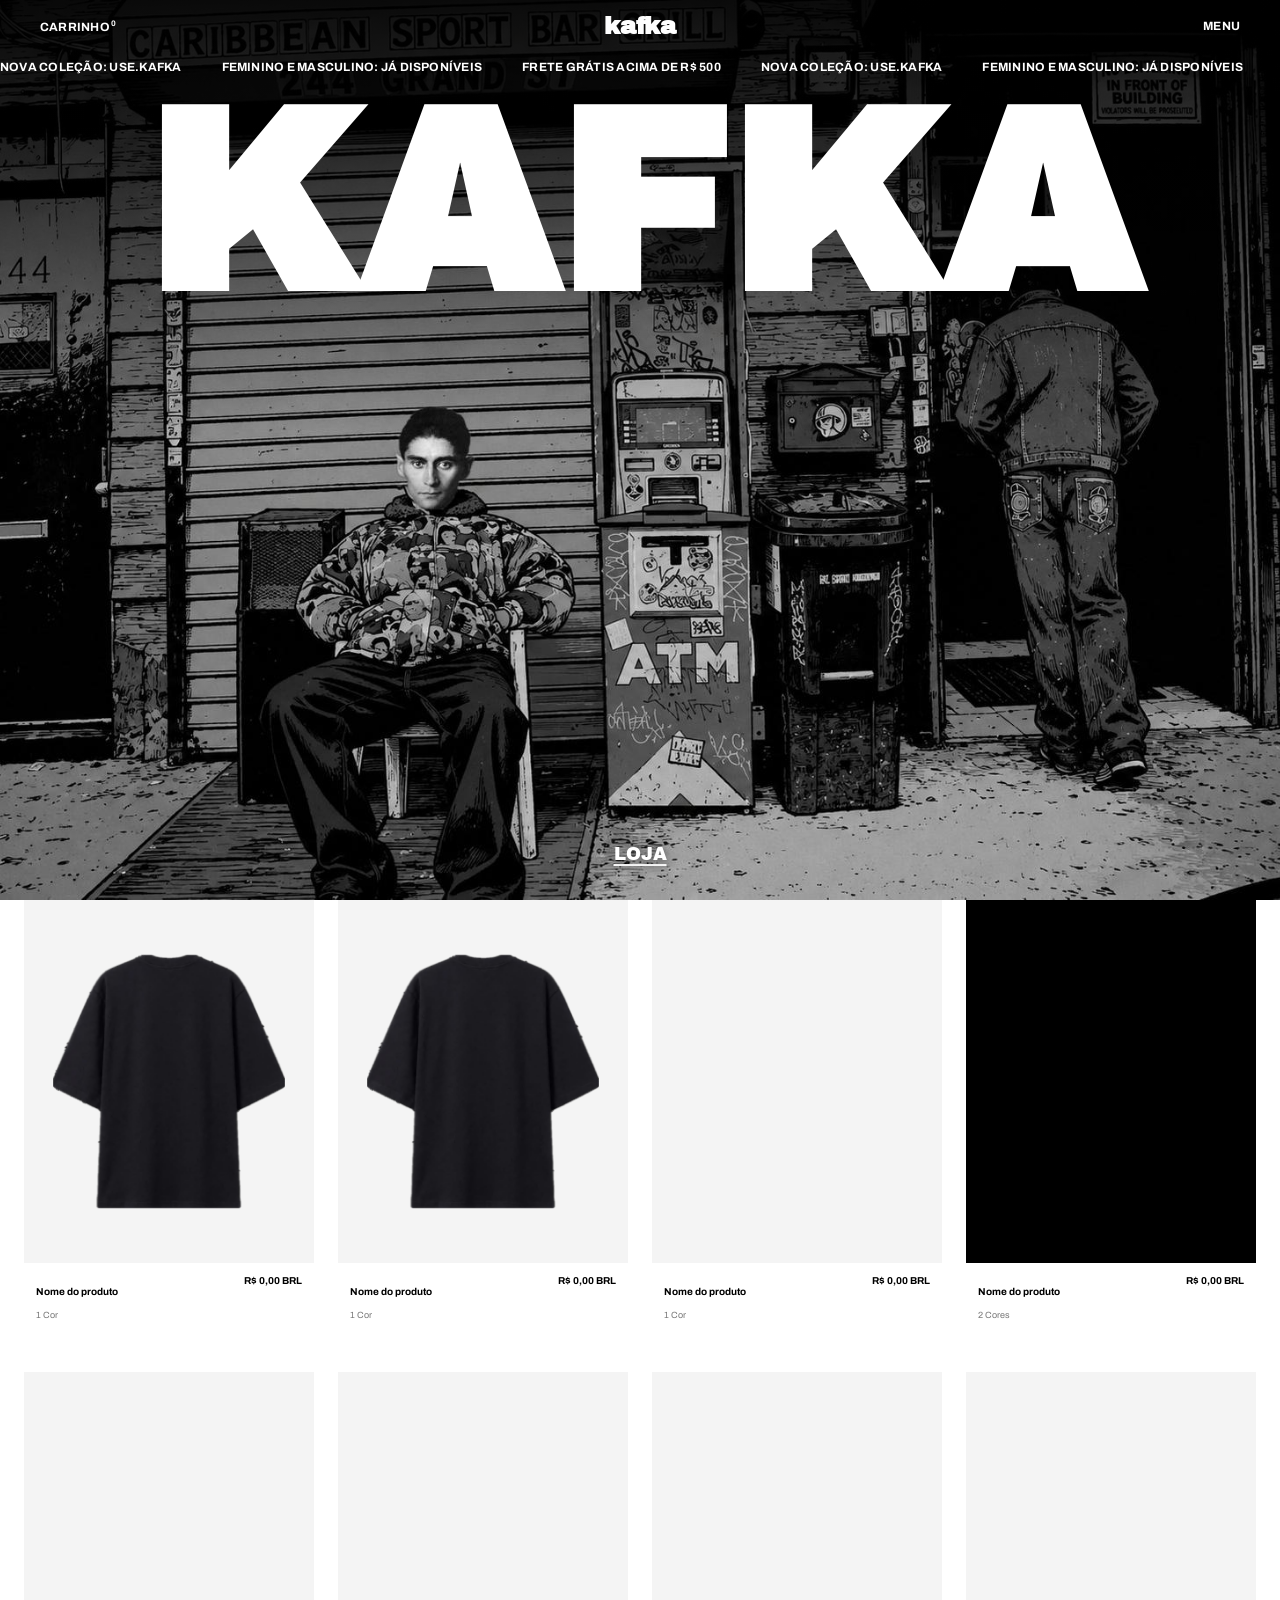
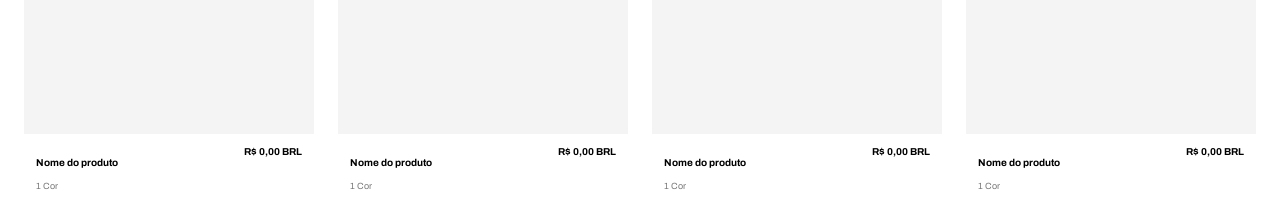
==== commit 4beaca9a: "comitãoooo" ====
--- a/index.html
+++ b/index.html
@@ -1,47 +1,203 @@
-<!DOCTYPE html>
-<html lang="pt-br">
+
+<html lang="pt-BR">
 <head>
-    <meta charset="UTF-8">
-    <meta name="viewport" content="width=device-width, initial-scale=1.0">
-    <link rel="icon" type="image/png" href="img/WhatsApp_Image_2026-11-17_at_14.25.12-removebg-preview.png">
-    <link rel="stylesheet" href="css/style.css">
-    <link rel="preload" href="img/kafka.png">
-    <title>KAFKA-use.kafka</title>
+  <meta charset="UTF-8">
+  <meta name="viewport" content="width=device-width, initial-scale=1, viewport-fit=cover">
+  <title>KAFKA-use.kafka</title>
+
+  <link rel="icon" type="image/png" href="img/WhatsApp_Image_2026-11-17_at_14.25.12-removebg-preview.png">
+
+  <!-- Fontes (uma única chamada) -->
+  <link rel="preconnect" href="https://fonts.googleapis.com">
+  <link rel="preconnect" href="https://fonts.gstatic.com" crossorigin>
+  <link href="https://fonts.googleapis.com/css2?family=Archivo+Black&family=Archivo:wght@500;700;800&display=swap" rel="stylesheet">
+
+  <link rel="preload" as="image" href="img/kafka.jpg">
+  <link rel="stylesheet" href="css/style.css">
 </head>
 <body>
 
-   <main class="main">
-
-    <!-- Topo: header + faixa de aviso (ficam sobre o degradê escuro) -->
-    <div class="topo">
-      <header class="header">
-        <a href="#" class="header__carrinho">Carrinho<sup>0</sup></a>
-        <a href="#" class="header__logo">kafka</a>
-        <button type="button" class="header__menu" aria-controls="menu" aria-expanded="false" data-abrir-menu>Menu</button>
-      </header>
-
-      <!-- Faixa de texto corrida: troque os textos à vontade -->
-      <div class="aviso" aria-label="Avisos">
-        <div class="aviso__trilho">
-          <div class="aviso__grupo">
+  <main>
+
+    <!-- ===== HERO ===== -->
+    <section class="main">
+
+      <!-- Topo: header + faixa de aviso (ficam sobre o degradê escuro) -->
+      <div class="topo">
+        <header class="header">
+          <a href="#" class="header__carrinho">Carrinho<sup>0</sup></a>
+          <a href="#" class="header__logo">kafka</a>
+          <button type="button" class="header__menu" aria-controls="menu" aria-expanded="false" data-abrir-menu>Menu</button>
+        </header>
+
+        <!-- Faixa de texto corrida: troque os textos à vontade -->
+        <div class="aviso" aria-label="Avisos">
+          <div class="aviso__trilho">
+            <div class="aviso__grupo">
             <span>Nova coleção: use.kafka</span>
             <span>Feminino e masculino: já disponíveis</span>
             <span>Frete grátis acima de R$ 500</span>
-          </div>
-          <div class="aviso__grupo" aria-hidden="true">
+            </div>
+            <div class="aviso__grupo" aria-hidden="true">
             <span>Nova coleção: use.kafka</span>
             <span>Feminino e masculino: já disponíveis</span>
             <span>Frete grátis acima de R$ 500</span>
+            </div>
           </div>
         </div>
       </div>
-    </div>
-
-    <!-- Título grande + link da loja -->
-    <div class="hero">
-      <h1>KAFKA</h1>
-      <a href="#" class="loja">Loja</a>
-    </div>
+
+      <!-- Título grande + link da loja -->
+      <div class="hero">
+        <h1>KAFKA</h1>
+        <a href="#" class="loja">Loja</a>
+      </div>
+
+    </section>
+
+    <!-- ===== CATÁLOGO ===== -->
+    <section class="catalogo">
+      <ul class="grade">
+
+        <li class="card">
+          <div class="card__midia">
+            <a href="produto.html?id=camiseta-oversized-preta" class="card__img-link" aria-label="Ver Camiseta oversized preta">
+              <div class="card__img card__img--principal" style="background-image: url('img/camiseta-costas.png')"></div>
+              <div class="card__img card__img--hover" style="background-image: url('img/camiseta-frente.png')"></div>
+            </a>
+            <button type="button" class="card__botao" data-abrir-rapida
+                    data-nome="Nome do produto" data-preco="R$ 0,00 BRL" data-imagem="img/camiseta-costas.png">
+              Adição rápida
+            </button>
+          </div>
+          <div class="card__info">
+            <h3 class="card__nome"><a href="#">Nome do produto</a></h3>
+            <span class="card__preco">R$ 0,00 BRL</span>
+            <span class="card__cores">1 Cor</span>
+          </div>
+        </li>
+        <li class="card">
+          <div class="card__midia">
+            <a href="#" class="card__img-link" aria-label="Ver produto">
+              <div class="card__img card__img--principal" style="background-image: url('img/camiseta-costas.png')"></div>
+              <div class="card__img card__img--hover"></div>
+            </a>
+            <button type="button" class="card__botao" data-abrir-rapida
+                    data-nome="Nome do produto" data-preco="R$ 0,00 BRL" data-imagem="img/camiseta-costas.png">
+              Adição rápida
+            </button>
+          </div>
+          <div class="card__info">
+            <h3 class="card__nome"><a href="#">Nome do produto</a></h3>
+            <span class="card__preco">R$ 0,00 BRL</span>
+            <span class="card__cores">1 Cor</span>
+          </div>
+        </li>
+        <li class="card">
+          <div class="card__midia">
+            <a href="#" class="card__img-link" aria-label="Ver produto">
+              <div class="card__img card__img--principal"></div>
+              <div class="card__img card__img--hover"></div>
+            </a>
+            <button type="button" class="card__botao" data-abrir-rapida
+                    data-nome="Nome do produto" data-preco="R$ 0,00 BRL" data-imagem="img/camiseta-costas.png">
+              Adição rápida
+            </button>
+          </div>
+          <div class="card__info">
+            <h3 class="card__nome"><a href="#">Nome do produto</a></h3>
+            <span class="card__preco">R$ 0,00 BRL</span>
+            <span class="card__cores">1 Cor</span>
+          </div>
+        </li>
+        <li class="card card--escuro">
+          <div class="card__midia">
+            <a href="#" class="card__img-link" aria-label="Ver produto">
+              <div class="card__img card__img--principal"></div>
+              <div class="card__img card__img--hover"></div>
+            </a>
+            <button type="button" class="card__botao" data-abrir-rapida
+                    data-nome="Nome do produto" data-preco="R$ 0,00 BRL" data-imagem="img/camiseta-costas.png">
+              Adição rápida
+            </button>
+          </div>
+          <div class="card__info">
+            <h3 class="card__nome"><a href="#">Nome do produto</a></h3>
+            <span class="card__preco">R$ 0,00 BRL</span>
+            <span class="card__cores">2 Cores</span>
+          </div>
+        </li>
+        <li class="card">
+          <div class="card__midia">
+            <a href="#" class="card__img-link" aria-label="Ver produto">
+              <div class="card__img card__img--principal"></div>
+              <div class="card__img card__img--hover"></div>
+            </a>
+            <button type="button" class="card__botao" data-abrir-rapida
+                    data-nome="Nome do produto" data-preco="R$ 0,00 BRL" data-imagem="img/camiseta-costas.png">
+              Adição rápida
+            </button>
+          </div>
+          <div class="card__info">
+            <h3 class="card__nome"><a href="#">Nome do produto</a></h3>
+            <span class="card__preco">R$ 0,00 BRL</span>
+            <span class="card__cores">1 Cor</span>
+          </div>
+        </li>
+        <li class="card">
+          <div class="card__midia">
+            <a href="#" class="card__img-link" aria-label="Ver produto">
+              <div class="card__img card__img--principal"></div>
+              <div class="card__img card__img--hover"></div>
+            </a>
+            <button type="button" class="card__botao" data-abrir-rapida
+                    data-nome="Nome do produto" data-preco="R$ 0,00 BRL" data-imagem="img/camiseta-costas.png">
+              Adição rápida
+            </button>
+          </div>
+          <div class="card__info">
+            <h3 class="card__nome"><a href="#">Nome do produto</a></h3>
+            <span class="card__preco">R$ 0,00 BRL</span>
+            <span class="card__cores">1 Cor</span>
+          </div>
+        </li>
+        <li class="card">
+          <div class="card__midia">
+            <a href="#" class="card__img-link" aria-label="Ver produto">
+              <div class="card__img card__img--principal"></div>
+              <div class="card__img card__img--hover"></div>
+            </a>
+            <button type="button" class="card__botao" data-abrir-rapida
+                    data-nome="Nome do produto" data-preco="R$ 0,00 BRL" data-imagem="img/camiseta-costas.png">
+              Adição rápida
+            </button>
+          </div>
+          <div class="card__info">
+            <h3 class="card__nome"><a href="#">Nome do produto</a></h3>
+            <span class="card__preco">R$ 0,00 BRL</span>
+            <span class="card__cores">1 Cor</span>
+          </div>
+        </li>
+        <li class="card">
+          <div class="card__midia">
+            <a href="#" class="card__img-link" aria-label="Ver produto">
+              <div class="card__img card__img--principal"></div>
+              <div class="card__img card__img--hover"></div>
+            </a>
+            <button type="button" class="card__botao" data-abrir-rapida
+                    data-nome="Nome do produto" data-preco="R$ 0,00 BRL" data-imagem="img/camiseta-costas.png">
+              Adição rápida
+            </button>
+          </div>
+          <div class="card__info">
+            <h3 class="card__nome"><a href="#">Nome do produto</a></h3>
+            <span class="card__preco">R$ 0,00 BRL</span>
+            <span class="card__cores">1 Cor</span>
+          </div>
+        </li>
+
+      </ul>
+    </section>
 
   </main>
 
@@ -56,20 +212,20 @@
 
     <nav class="menu__nav">
       <ul>
-        <li><a href="#">Novo</a></li>
-        <li><a href="#">Jeans</a></li>
-        <li><a href="#">Suores</a></li>
-        <li><a href="#">Roupa de frio</a></li>
-        <li><a href="#">Tops</a></li>
-        <li><a href="#">Chapéus</a></li>
-        <li><a href="#">Calças</a></li>
-        <li><a href="#">Shorts</a></li>
-        <li><a href="#">Crianças</a></li>
-        <li><a href="#">Roupas íntimas</a></li>
-        <li><a href="#">Acessórios</a></li>
-        <li><a href="#">Estilo de vida</a></li>
-        <li><a href="#">Calçados</a></li>
-        <li><a href="#">Todos</a></li>
+            <li><a href="#">Novo</a></li>
+            <li><a href="#">Jeans</a></li>
+            <li><a href="#">Suores</a></li>
+            <li><a href="#">Roupa de frio</a></li>
+            <li><a href="#">Tops</a></li>
+            <li><a href="#">Chapéus</a></li>
+            <li><a href="#">Calças</a></li>
+            <li><a href="#">Shorts</a></li>
+            <li><a href="#">Crianças</a></li>
+            <li><a href="#">Roupas íntimas</a></li>
+            <li><a href="#">Acessórios</a></li>
+            <li><a href="#">Estilo de vida</a></li>
+            <li><a href="#">Calçados</a></li>
+            <li><a href="#">Todos</a></li>
       </ul>
     </nav>
 
@@ -82,143 +238,6 @@
     </div>
   </aside>
 
-    
-
-     <main class="catalogo">
-    <ul class="grade">
-
-      <!-- Card 1 -->
-      <li class="card">
-        <a href="#" class="card__link">
-          <div class="card__midia">
-            <div class="card__img card__img--principal" style="background-image: url('img/camiseta-costas.png')"></div>
-            <div class="card__img card__img--hover" style="background-image: url('img/camiseta-frente.png')"></div>
-             </a>
-             <button type="button" class="card__botao" data-abrir-rapida
-                  data-nome="Nome do produto" data-preco="R$ 0,00 BRL" data-imagem="img/camiseta-frente.png">
-            Adição rápida
-          
-          </button>
-          </div>
-          <div class="card__info">
-            <h3 class="card__nome">Nome do produto</h3>
-            <span class="card__preco">R$ 0,00 BRL</span>
-            <span class="card__cores">1 Cor</span>
-          </div>
-        
-      </li>
-
-      <!-- Card 2 -->
-      <li class="card">
-        <a href="#" class="card__link">
-          <div class="card__midia">
-            <div class="card__img card__img--principal" style="background-image: url('img/camiseta-costas.png');"></div>
-            <div class="card__img card__img--hover"></div>
-            <span class="card__botao">Adição rápida</span>
-          </div>
-          <div class="card__info">
-            <h3 class="card__nome">Nome do produto</h3>
-            <span class="card__preco">R$ 0,00 BRL</span>
-            <span class="card__cores">1 Cor</span>
-          </div>
-        </a>
-      </li>
-
-      <!-- Card 3 -->
-      <li class="card">
-        <a href="#" class="card__link">
-          <div class="card__midia">
-            <div class="card__img card__img--principal"></div>
-            <div class="card__img card__img--hover"></div>
-            <span class="card__botao">Adição rápida</span>
-          </div>
-          <div class="card__info">
-            <h3 class="card__nome">Nome do produto</h3>
-            <span class="card__preco">R$ 0,00 BRL</span>
-            <span class="card__cores">1 Cor</span>
-          </div>
-        </a>
-      </li>
-
-      <!-- Card 4 (variação escura) -->
-      <li class="card card--escuro">
-        <a href="#" class="card__link">
-          <div class="card__midia">
-            <div class="card__img card__img--principal"></div>
-            <div class="card__img card__img--hover"></div>
-            <span class="card__botao">Adição rápida</span>
-          </div>
-          <div class="card__info">
-            <h3 class="card__nome">Nome do produto</h3>
-            <span class="card__preco">R$ 0,00 BRL</span>
-            <span class="card__cores">2 Cores</span>
-          </div>
-        </a>
-      </li>
-
-      <!-- Segunda linha-->
-      <li class="card">
-        <a href="#" class="card__link">
-          <div class="card__midia">
-            <div class="card__img card__img--principal"></div>
-            <div class="card__img card__img--hover"></div>
-            <span class="card__botao">Adição rápida</span>
-          </div>
-          <div class="card__info">
-            <h3 class="card__nome">Nome do produto</h3>
-            <span class="card__preco">R$ 0,00 BRL</span>
-            <span class="card__cores">1 Cor</span>
-          </div>
-        </a>
-      </li>
-
-      <li class="card">
-        <a href="#" class="card__link">
-          <div class="card__midia">
-            <div class="card__img card__img--principal"></div>
-            <div class="card__img card__img--hover"></div>
-            <span class="card__botao">Adição rápida</span>
-          </div>
-          <div class="card__info">
-            <h3 class="card__nome">Nome do produto</h3>
-            <span class="card__preco">R$ 0,00 BRL</span>
-            <span class="card__cores">1 Cor</span>
-          </div>
-        </a>
-      </li>
-
-      <li class="card">
-        <a href="#" class="card__link">
-          <div class="card__midia">
-            <div class="card__img card__img--principal"></div>
-            <div class="card__img card__img--hover"></div>
-            <span class="card__botao">Adição rápida</span>
-          </div>
-          <div class="card__info">
-            <h3 class="card__nome">Nome do produto</h3>
-            <span class="card__preco">R$ 0,00 BRL</span>
-            <span class="card__cores">1 Cor</span>
-          </div>
-        </a>
-      </li>
-
-      <li class="card">
-        <a href="#" class="card__link">
-          <div class="card__midia">
-            <div class="card__img card__img--principal"></div>
-            <div class="card__img card__img--hover"></div>
-            <span class="card__botao">Adição rápida</span>
-          </div>
-          <div class="card__info">
-            <h3 class="card__nome">Nome do produto</h3>
-            <span class="card__preco">R$ 0,00 BRL</span>
-            <span class="card__cores">1 Cor</span>
-          </div>
-        </a>
-      </li>
-
-    </ul>
-  </main>
   <!-- ===== Painel "Adição rápida" ===== -->
   <div class="rapida-overlay" data-fechar-rapida hidden></div>
 
@@ -235,7 +254,7 @@
       </div>
 
       <div class="rapida__midia">
-        <div class="rapida__img" style="background-image: url('img/camiseta-costas.png');" role="img" aria-label=""></div>
+        <div class="rapida__img" role="img" aria-label=""></div>
       </div>
 
       <div class="rapida__tamanhos">
--- a/css/style.css
+++ b/css/style.css
@@ -1,6 +1,4 @@
-@import url('https://fonts.googleapis.com/css2?family=Anton&family=Archivo+Black&family=Playfair+Display:ital,wght@0,400..900;1,400..900&display=swap');
-@import url('https://fonts.googleapis.com/css2?family=Archivo+Black&family=Playfair+Display:ital,wght@0,400..900;1,400..900&display=swap');
-@import url('https://fonts.googleapis.com/css2?family=Anton&family=Archivo+Black&family=Kdam+Thmor+Pro&family=Playfair+Display:ital,wght@0,400..900;1,400..900&display=swap');
+/* Fontes: carregadas no <head> do index.html (Archivo Black + Archivo) */
 
 /* ---------- Base ---------- */
 *,
@@ -36,26 +34,18 @@
   padding: 0;
 }
 
-
-a {
-  color: inherit;
-  text-decoration: none;
-}
-
-button {
-  font: inherit;
-  color: inherit;
-  background: none;
-  border: 0;
-  padding: 0;
-  cursor: pointer;
-}
-
-ul {
-  list-style: none;
-  margin: 0;
-  padding: 0;
-}
+/* Fundo clicável que fecha o menu / o painel (invisível) */
+.menu-overlay,
+.rapida-overlay {
+  position: fixed;
+  inset: 0;
+  z-index: 90;
+  background: transparent;
+}
+
+/* =====================================================
+   HERO
+   ===================================================== */
 
 /* ---------- Foto de fundo (tela cheia) ---------- */
 .main {
@@ -208,14 +198,9 @@
   text-shadow: 0 1px 8px rgba(0, 0, 0, 0.5);
 }
 
-/* ---------- Menu lateral (abre pela direita) ---------- */
-.menu-overlay {
-  position: fixed;
-  inset: 0;
-  z-index: 90;
-  background: transparent;
-}
-
+/* =====================================================
+   MENU LATERAL (abre pela direita)
+   ===================================================== */
 .menu {
   position: fixed;
   top: 0;
@@ -311,13 +296,13 @@
   color: #555;
 }
 
-
-
-/* ---------- Grade ---------- */
+/* =====================================================
+   CATÁLOGO
+   ===================================================== */
 .catalogo {
   width: 100%;
   padding: 0 24px;
-  background: white;
+  background: #fff;
   color: #000;
 }
 
@@ -426,16 +411,9 @@
   background: #000;
 }
 
-/* ================================================
-   Painel "Adição rápida" (lateral direita)
-   ================================================ */
-.rapida-overlay {
-  position: fixed;
-  inset: 0;
-  z-index: 90;
-  background: transparent;
-}
-
+/* =====================================================
+   PAINEL "ADIÇÃO RÁPIDA" (lateral direita)
+   ===================================================== */
 .rapida {
   position: fixed;
   top: 0;
@@ -448,12 +426,16 @@
   display: flex;
   flex-direction: column;
   background: #f7f6f3;
+  color: #111;
   transform: translateX(100%);
-  transition: transform 0.35s ease;
+  visibility: hidden;                    /* fechado: fora da tela e fora do teclado */
+  transition: transform 0.35s ease, visibility 0s 0.35s;
 }
 
 .rapida.is-aberta {
   transform: translateX(0);
+  visibility: visible;
+  transition: transform 0.35s ease, visibility 0s;
 }
 
 /* Topo: "Adição rápida" ... "Fechar" */
@@ -469,18 +451,15 @@
 }
 
 .rapida__fechar {
+  position: relative;
+  padding-bottom: 2px;
   font-size: 9px;
   font-weight: 700;
   letter-spacing: 0.04em;
   text-transform: uppercase;
-  background: transparent;
-  border: none;
-  cursor: pointer;
-  padding: 0;
-  padding-bottom: 2px;
-  position: relative;
-}
-
+}
+
+/* sublinhado que cresce no hover */
 .rapida__fechar::after {
   content: "";
   position: absolute;
@@ -498,10 +477,6 @@
   transform: scaleX(1);
 }
 
-.rapida__fechar:hover{
-
-}
-
 /* Corpo: cabeçalho + imagem (cresce) + tamanhos + botão */
 .rapida__corpo {
   flex: 1;
@@ -512,6 +487,7 @@
 }
 
 .rapida__titulo {
+  margin: 0;
   font-size: 18px;
   font-weight: 800;
   line-height: 1.1;
@@ -519,7 +495,7 @@
 }
 
 .rapida__preco {
-  margin-top: 4px;
+  margin: 4px 0 0;
   font-size: 9px;
   font-weight: 700;
 }
@@ -547,10 +523,6 @@
   color: #666;
 }
 
-.rapida__medidas {
-  text-decoration: none;
-}
-
 .rapida__lista {
   display: grid;
   grid-template-columns: repeat(6, 1fr);
@@ -597,69 +569,73 @@
   cursor: not-allowed;
 }
 
-/* ---------- Responsivo ---------- */
+/* =====================================================
+   RESPONSIVO
+   ===================================================== */
+
+/* Telas grandes (desktop) */
+@media (min-width: 769px) {
+  .header {
+    padding-left: 40px;
+    padding-right: 40px;
+  }
+
+  .hero h1 {
+    font-size: 20vw;
+  }
+}
+
+/* Tablet */
 @media (max-width: 1024px) {
   .grade {
     grid-template-columns: repeat(3, 1fr);
   }
 }
 
+/* Celular */
 @media (max-width: 768px) {
-  @media (min-width: 769px) {
-    
-  .header {
-    padding-left: 40px;
-    padding-right: 40px;
-  }
-
-  .hero h1 {
-    font-size: 20vw;
-  }
-}
-
-
   .grade {
     grid-template-columns: repeat(2, 1fr);
     gap: 8px;
   }
 
-  /* botão vira "+" */
+  /* botão "Adição rápida" vira "+" */
   .card__botao {
     left: auto;
     right: 8px;
-    bottom: 10px;          /* ajuste pra ficar logo abaixo da imagem */
+    bottom: 10px;
     width: 28px;
     height: 28px;
     padding: 0;
     font-size: 0;          /* esconde o texto "Adição rápida" */
     background: transparent;
-    opacity: 1;            /* no mobile não existe hover, então fica sempre visível */
+    opacity: 1;            /* no celular não existe hover: fica sempre visível */
     transform: none;
   }
+
   .card__botao::before {
     content: "+";
     font-size: 20px;
     color: #000;
   }
 
-  /* card_info menor */
+  .card--escuro .card__botao::before {
+    color: #fff;           /* o "+" aparece sobre o card preto */
+  }
+
   .card__nome  { font-size: 11px; }
   .card__preco { font-size: 10px; }
 
-  /* painel vira gaveta embaixo */
+  /* painel vira gaveta embaixo
+     (ao abrir, o .rapida.is-aberta lá de cima já zera o transform) */
   .rapida {
-    position: fixed;
     top: auto;
     left: 0;
     right: 0;
     bottom: 0;
     width: 100%;
+    min-width: 0;
     max-height: 40vh;
     transform: translateY(100%);
-    transition: transform .3s ease;
-  }
-  .painel-rapida.aberto {
-    transform: translateY(0);
-  }
-}
-
+  }
+}
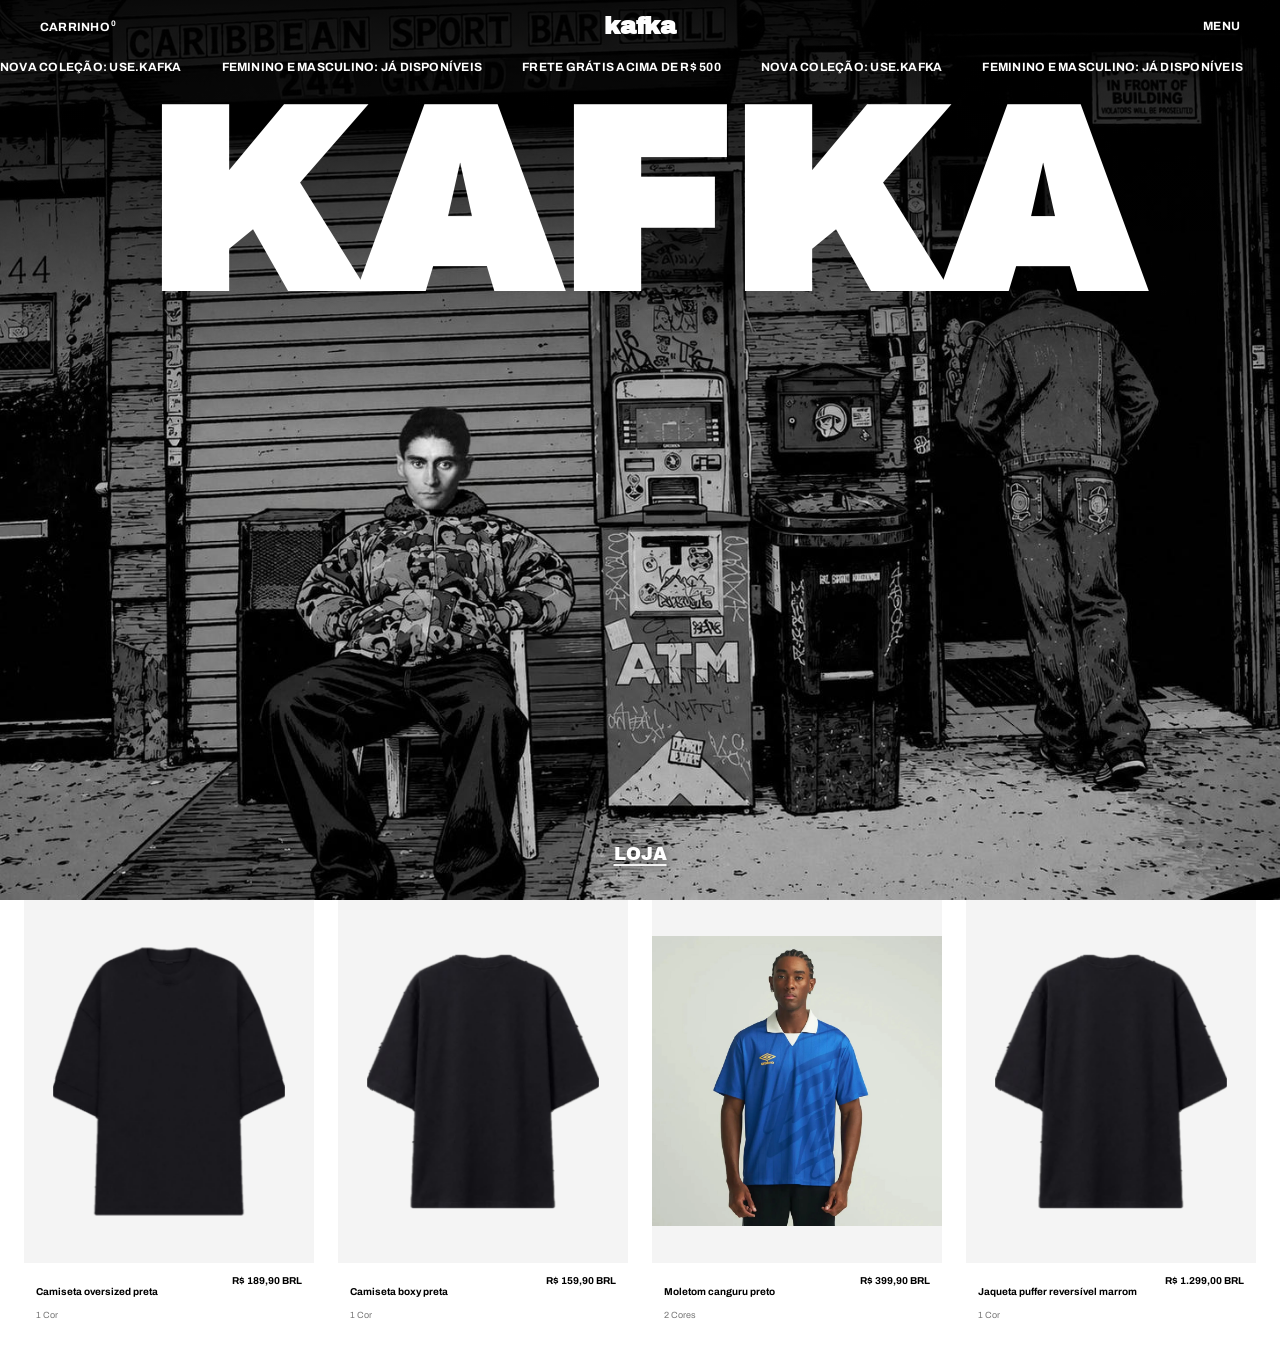
==== commit 1d65eba6: "quase finalizado" ====
--- a/index.html
+++ b/index.html
@@ -1,4 +1,4 @@
-
+<!DOCTYPE html>
 <html lang="pt-BR">
 <head>
   <meta charset="UTF-8">
@@ -25,7 +25,7 @@
       <!-- Topo: header + faixa de aviso (ficam sobre o degradê escuro) -->
       <div class="topo">
         <header class="header">
-          <a href="#" class="header__carrinho">Carrinho<sup>0</sup></a>
+          <button type="button" class="header__carrinho" aria-controls="carrinho" aria-expanded="false" data-abrir-carrinho>Carrinho<sup data-carrinho-qtd>0</sup></button>
           <a href="#" class="header__logo">kafka</a>
           <button type="button" class="header__menu" aria-controls="menu" aria-expanded="false" data-abrir-menu>Menu</button>
         </header>
@@ -50,153 +50,14 @@
       <!-- Título grande + link da loja -->
       <div class="hero">
         <h1>KAFKA</h1>
-        <a href="#" class="loja">Loja</a>
+        <a href="#catalogo" class="loja">Loja</a>
       </div>
 
     </section>
 
-    <!-- ===== CATÁLOGO ===== -->
-    <section class="catalogo">
-      <ul class="grade">
-
-        <li class="card">
-          <div class="card__midia">
-            <a href="produto.html?id=camiseta-oversized-preta" class="card__img-link" aria-label="Ver Camiseta oversized preta">
-              <div class="card__img card__img--principal" style="background-image: url('img/camiseta-costas.png')"></div>
-              <div class="card__img card__img--hover" style="background-image: url('img/camiseta-frente.png')"></div>
-            </a>
-            <button type="button" class="card__botao" data-abrir-rapida
-                    data-nome="Nome do produto" data-preco="R$ 0,00 BRL" data-imagem="img/camiseta-costas.png">
-              Adição rápida
-            </button>
-          </div>
-          <div class="card__info">
-            <h3 class="card__nome"><a href="#">Nome do produto</a></h3>
-            <span class="card__preco">R$ 0,00 BRL</span>
-            <span class="card__cores">1 Cor</span>
-          </div>
-        </li>
-        <li class="card">
-          <div class="card__midia">
-            <a href="#" class="card__img-link" aria-label="Ver produto">
-              <div class="card__img card__img--principal" style="background-image: url('img/camiseta-costas.png')"></div>
-              <div class="card__img card__img--hover"></div>
-            </a>
-            <button type="button" class="card__botao" data-abrir-rapida
-                    data-nome="Nome do produto" data-preco="R$ 0,00 BRL" data-imagem="img/camiseta-costas.png">
-              Adição rápida
-            </button>
-          </div>
-          <div class="card__info">
-            <h3 class="card__nome"><a href="#">Nome do produto</a></h3>
-            <span class="card__preco">R$ 0,00 BRL</span>
-            <span class="card__cores">1 Cor</span>
-          </div>
-        </li>
-        <li class="card">
-          <div class="card__midia">
-            <a href="#" class="card__img-link" aria-label="Ver produto">
-              <div class="card__img card__img--principal"></div>
-              <div class="card__img card__img--hover"></div>
-            </a>
-            <button type="button" class="card__botao" data-abrir-rapida
-                    data-nome="Nome do produto" data-preco="R$ 0,00 BRL" data-imagem="img/camiseta-costas.png">
-              Adição rápida
-            </button>
-          </div>
-          <div class="card__info">
-            <h3 class="card__nome"><a href="#">Nome do produto</a></h3>
-            <span class="card__preco">R$ 0,00 BRL</span>
-            <span class="card__cores">1 Cor</span>
-          </div>
-        </li>
-        <li class="card card--escuro">
-          <div class="card__midia">
-            <a href="#" class="card__img-link" aria-label="Ver produto">
-              <div class="card__img card__img--principal"></div>
-              <div class="card__img card__img--hover"></div>
-            </a>
-            <button type="button" class="card__botao" data-abrir-rapida
-                    data-nome="Nome do produto" data-preco="R$ 0,00 BRL" data-imagem="img/camiseta-costas.png">
-              Adição rápida
-            </button>
-          </div>
-          <div class="card__info">
-            <h3 class="card__nome"><a href="#">Nome do produto</a></h3>
-            <span class="card__preco">R$ 0,00 BRL</span>
-            <span class="card__cores">2 Cores</span>
-          </div>
-        </li>
-        <li class="card">
-          <div class="card__midia">
-            <a href="#" class="card__img-link" aria-label="Ver produto">
-              <div class="card__img card__img--principal"></div>
-              <div class="card__img card__img--hover"></div>
-            </a>
-            <button type="button" class="card__botao" data-abrir-rapida
-                    data-nome="Nome do produto" data-preco="R$ 0,00 BRL" data-imagem="img/camiseta-costas.png">
-              Adição rápida
-            </button>
-          </div>
-          <div class="card__info">
-            <h3 class="card__nome"><a href="#">Nome do produto</a></h3>
-            <span class="card__preco">R$ 0,00 BRL</span>
-            <span class="card__cores">1 Cor</span>
-          </div>
-        </li>
-        <li class="card">
-          <div class="card__midia">
-            <a href="#" class="card__img-link" aria-label="Ver produto">
-              <div class="card__img card__img--principal"></div>
-              <div class="card__img card__img--hover"></div>
-            </a>
-            <button type="button" class="card__botao" data-abrir-rapida
-                    data-nome="Nome do produto" data-preco="R$ 0,00 BRL" data-imagem="img/camiseta-costas.png">
-              Adição rápida
-            </button>
-          </div>
-          <div class="card__info">
-            <h3 class="card__nome"><a href="#">Nome do produto</a></h3>
-            <span class="card__preco">R$ 0,00 BRL</span>
-            <span class="card__cores">1 Cor</span>
-          </div>
-        </li>
-        <li class="card">
-          <div class="card__midia">
-            <a href="#" class="card__img-link" aria-label="Ver produto">
-              <div class="card__img card__img--principal"></div>
-              <div class="card__img card__img--hover"></div>
-            </a>
-            <button type="button" class="card__botao" data-abrir-rapida
-                    data-nome="Nome do produto" data-preco="R$ 0,00 BRL" data-imagem="img/camiseta-costas.png">
-              Adição rápida
-            </button>
-          </div>
-          <div class="card__info">
-            <h3 class="card__nome"><a href="#">Nome do produto</a></h3>
-            <span class="card__preco">R$ 0,00 BRL</span>
-            <span class="card__cores">1 Cor</span>
-          </div>
-        </li>
-        <li class="card">
-          <div class="card__midia">
-            <a href="#" class="card__img-link" aria-label="Ver produto">
-              <div class="card__img card__img--principal"></div>
-              <div class="card__img card__img--hover"></div>
-            </a>
-            <button type="button" class="card__botao" data-abrir-rapida
-                    data-nome="Nome do produto" data-preco="R$ 0,00 BRL" data-imagem="img/camiseta-costas.png">
-              Adição rápida
-            </button>
-          </div>
-          <div class="card__info">
-            <h3 class="card__nome"><a href="#">Nome do produto</a></h3>
-            <span class="card__preco">R$ 0,00 BRL</span>
-            <span class="card__cores">1 Cor</span>
-          </div>
-        </li>
-
-      </ul>
+    <!-- ===== CATÁLOGO (os cards são criados pelo js/index.js a partir do js/produtos.js) ===== -->
+    <section class="catalogo" id="catalogo">
+      <div id="grade-produtos"></div>
     </section>
 
   </main>
@@ -212,20 +73,20 @@
 
     <nav class="menu__nav">
       <ul>
-            <li><a href="#">Novo</a></li>
-            <li><a href="#">Jeans</a></li>
-            <li><a href="#">Suores</a></li>
-            <li><a href="#">Roupa de frio</a></li>
-            <li><a href="#">Tops</a></li>
-            <li><a href="#">Chapéus</a></li>
-            <li><a href="#">Calças</a></li>
-            <li><a href="#">Shorts</a></li>
-            <li><a href="#">Crianças</a></li>
-            <li><a href="#">Roupas íntimas</a></li>
-            <li><a href="#">Acessórios</a></li>
-            <li><a href="#">Estilo de vida</a></li>
-            <li><a href="#">Calçados</a></li>
-            <li><a href="#">Todos</a></li>
+        <li><a href="#">Novo</a></li>
+        <li><a href="#">Jeans</a></li>
+        <li><a href="#">Suores</a></li>
+        <li><a href="#">Roupa de frio</a></li>
+        <li><a href="#">Tops</a></li>
+        <li><a href="#">Chapéus</a></li>
+        <li><a href="#">Calças</a></li>
+        <li><a href="#">Shorts</a></li>
+        <li><a href="#">Crianças</a></li>
+        <li><a href="#">Roupas íntimas</a></li>
+        <li><a href="#">Acessórios</a></li>
+        <li><a href="#">Estilo de vida</a></li>
+        <li><a href="#">Calçados</a></li>
+        <li><a href="#">Todos</a></li>
       </ul>
     </nav>
 
@@ -238,7 +99,7 @@
     </div>
   </aside>
 
-  <!-- ===== Painel "Adição rápida" ===== -->
+  <!-- ===== Painel "Adicionar ao carrinho" (escolher o tamanho) ===== -->
   <div class="rapida-overlay" data-fechar-rapida hidden></div>
 
   <aside class="rapida" id="rapida" role="dialog" aria-modal="true" aria-labelledby="rapida-titulo" aria-hidden="true">
@@ -260,22 +121,18 @@
       <div class="rapida__tamanhos">
         <div class="rapida__tamanhos-topo">
           <span>Tamanho:</span>
-          <a href="#" class="rapida__medidas">Veja a tabela de medidas ›</a>
         </div>
-        <ul class="rapida__lista">
-            <li><button type="button" class="rapida__tamanho" data-tamanho="XS" aria-pressed="false">XS</button></li>
-            <li><button type="button" class="rapida__tamanho" data-tamanho="S" aria-pressed="false">S</button></li>
-            <li><button type="button" class="rapida__tamanho" data-tamanho="M" aria-pressed="false">M</button></li>
-            <li><button type="button" class="rapida__tamanho" data-tamanho="L" aria-pressed="false">L</button></li>
-            <li><button type="button" class="rapida__tamanho" data-tamanho="XL" aria-pressed="false">XL</button></li>
-            <li><button type="button" class="rapida__tamanho" data-tamanho="XXL" aria-pressed="false">XXL</button></li>
-        </ul>
+        <ul class="rapida__lista"></ul>
       </div>
 
-      <button type="button" class="rapida__acao" disabled>Selecionar o tamanho</button>
+      <p class="rapida__aviso" role="alert" hidden>Selecione um tamanho</p>
+      <button type="button" class="rapida__acao">Adicionar ao carrinho</button>
     </div>
   </aside>
 
+  <!-- 1) dados  2) carrinho (cria a gaveta)  3) menu + grade + painel -->
+  <script src="js/produtos.js"></script>
+  <script src="js/carrinho.js"></script>
   <script src="js/index.js"></script>
 </body>
 </html>
--- a/css/style.css
+++ b/css/style.css
@@ -101,6 +101,9 @@
 
 .header__carrinho {
   justify-self: start;
+  font-weight: 700;
+  letter-spacing: 0.02em;
+  text-transform: uppercase;
 }
 
 .header__carrinho sup {
@@ -525,9 +528,19 @@
 
 .rapida__lista {
   display: grid;
-  grid-template-columns: repeat(6, 1fr);
+  grid-auto-flow: column;
+  grid-auto-columns: minmax(0, 1fr);
   gap: 10px;
   margin-bottom: 16px;
+}
+
+/* "Selecione um tamanho" */
+.rapida__aviso {
+  margin: 0 0 12px;
+  font-size: 10px;
+  font-weight: 700;
+  text-transform: uppercase;
+  color: #b3261e;
 }
 
 .rapida__tamanho {
@@ -562,11 +575,6 @@
   color: #fff;
   background: #0e0f12;
   transition: background 0.2s ease;
-}
-
-.rapida__acao:disabled {
-  background: #9b9a95;
-  cursor: not-allowed;
 }
 
 /* =====================================================
@@ -638,4 +646,514 @@
     max-height: 40vh;
     transform: translateY(100%);
   }
+}
+
+/* =====================================================
+   GRADE VAZIA
+   ===================================================== */
+.grade-vazia {
+  padding: 40px 0;
+  font-size: 11px;
+  font-weight: 700;
+  text-transform: uppercase;
+}
+
+/* =====================================================
+   CARRINHO (gaveta lateral, criada pelo carrinho.js)
+   ===================================================== */
+body.carrinho-aberto {
+  overflow: hidden;
+}
+
+.carrinho-overlay {
+  position: fixed;
+  inset: 0;
+  z-index: 110;
+  background: rgba(0, 0, 0, 0.25);
+}
+
+.carrinho {
+  position: fixed;
+  top: 0;
+  right: 0;
+  z-index: 120;
+  width: min(100%, 440px);
+  height: 100vh;
+  height: 100dvh;
+  display: flex;
+  flex-direction: column;
+  background: #fff;
+  color: #111;
+  transform: translateX(100%);
+  visibility: hidden;                    /* fechado: fora da tela e fora do teclado */
+  transition: transform 0.35s ease, visibility 0s 0.35s;
+}
+
+.carrinho.is-aberto {
+  transform: translateX(0);
+  visibility: visible;
+  transition: transform 0.35s ease, visibility 0s;
+}
+
+.carrinho__topo {
+  display: flex;
+  justify-content: space-between;
+  align-items: center;
+  padding: calc(16px + env(safe-area-inset-top, 0px)) 20px 16px;
+  border-bottom: 1px solid #e6e6e6;
+}
+
+.carrinho__titulo {
+  margin: 0;
+  font-size: 11px;
+  font-weight: 700;
+  letter-spacing: 0.04em;
+  text-transform: uppercase;
+}
+
+.carrinho__fechar {
+  font-size: 10px;
+  font-weight: 700;
+  letter-spacing: 0.04em;
+  text-transform: uppercase;
+  text-decoration: underline;
+  text-underline-offset: 3px;
+}
+
+.carrinho__corpo {
+  flex: 1;
+  overflow-y: auto;
+  padding: 0 20px;
+}
+
+.carrinho__vazio {
+  display: flex;
+  flex-direction: column;
+  align-items: flex-start;
+  gap: 14px;
+  padding: 28px 0;
+  font-size: 11px;
+  font-weight: 700;
+  text-transform: uppercase;
+}
+
+.carrinho__vazio button {
+  text-decoration: underline;
+  text-underline-offset: 3px;
+}
+
+/* Item */
+.carrinho__item {
+  display: grid;
+  grid-template-columns: 72px minmax(0, 1fr) auto;
+  gap: 14px;
+  padding: 18px 0;
+  border-bottom: 1px solid #efefef;
+}
+
+.carrinho__foto {
+  aspect-ratio: 4 / 5;
+  background-color: #f4f4f4;
+  background-size: contain;
+  background-position: center;
+  background-repeat: no-repeat;
+}
+
+.carrinho__nome {
+  margin: 0 0 4px;
+  font-size: 11px;
+  font-weight: 700;
+  line-height: 1.25;
+  text-transform: uppercase;
+}
+
+.carrinho__tam {
+  margin: 0 0 12px;
+  font-size: 10px;
+  font-weight: 700;
+  text-transform: uppercase;
+  color: #777;
+}
+
+.carrinho__qtd {
+  display: inline-flex;
+  align-items: center;
+  border: 1px solid #111;
+}
+
+.carrinho__qtd button {
+  width: 28px;
+  height: 28px;
+  font-size: 14px;
+  line-height: 1;
+}
+
+.carrinho__qtd button:hover:not(:disabled) {
+  background: #f0efec;
+}
+
+.carrinho__qtd button:disabled {
+  color: #bbb;
+  cursor: not-allowed;
+}
+
+.carrinho__qtd span {
+  min-width: 28px;
+  text-align: center;
+  font-size: 11px;
+  font-weight: 700;
+}
+
+.carrinho__lado {
+  display: flex;
+  flex-direction: column;
+  align-items: flex-end;
+  justify-content: space-between;
+}
+
+.carrinho__preco {
+  font-size: 11px;
+  font-weight: 700;
+  white-space: nowrap;
+}
+
+.carrinho__remover {
+  font-size: 10px;
+  font-weight: 700;
+  text-transform: uppercase;
+  text-decoration: underline;
+  text-underline-offset: 3px;
+  color: #777;
+}
+
+.carrinho__remover:hover {
+  color: #111;
+}
+
+/* Rodapé: total + finalizar */
+.carrinho__rodape {
+  padding: 16px 20px calc(20px + env(safe-area-inset-bottom, 0px));
+  border-top: 1px solid #e6e6e6;
+}
+
+.carrinho__total {
+  display: flex;
+  justify-content: space-between;
+  margin-bottom: 14px;
+  font-size: 11px;
+  font-weight: 700;
+  text-transform: uppercase;
+}
+
+.carrinho__finalizar {
+  width: 100%;
+  padding: 16px 0;
+  font-size: 11px;
+  font-weight: 700;
+  letter-spacing: 0.02em;
+  text-transform: uppercase;
+  color: #fff;
+  background: #111;
+}
+
+.carrinho__finalizar:disabled {
+  background: #8b8b8b;
+  cursor: not-allowed;
+}
+
+/* =====================================================
+   PÁGINA DE PRODUTO (produto.html)
+   ===================================================== */
+[hidden] { display: none !important; }
+
+/* Página branca: o header deixa de ficar sobre a foto */
+.pagina-produto { background: #fff; color: #111; }
+.pagina-produto .topo   { position: relative; inset: auto; }
+.pagina-produto .header { color: #111; }
+
+/* ---------- Produto ---------- */
+.produto {
+  display: grid;
+  grid-template-columns: minmax(0, 1fr) minmax(0, 1.5fr) minmax(0, 1fr);
+  grid-template-areas: "detalhes galeria info";
+  align-items: center;
+  gap: 40px;
+  min-height: calc(100svh - 52px);
+  padding: 24px 20px 72px;
+}
+
+/* Coluna esquerda: abas + texto */
+.produto__detalhes { grid-area: detalhes; max-width: 440px; }
+
+.abas {
+  display: flex;
+  flex-wrap: wrap;
+  gap: 16px;
+  margin-bottom: 22px;
+  font-size: 11px;
+  font-weight: 700;
+}
+
+.aba {
+  padding-bottom: 1px;
+  border-bottom: 1px solid transparent;
+}
+
+.aba.is-ativa { border-bottom-color: #111; }
+
+.aba-texto {
+  font-size: 11px;
+  font-weight: 500;
+  line-height: 1.45;
+}
+
+.aba-texto p { margin: 0 0 14px; }
+
+/* Coluna central: foto + miniaturas */
+.produto__galeria { grid-area: galeria; }
+
+.foto-principal {
+  width: 100%;
+  height: clamp(320px, 62vh, 640px);
+  background-size: contain;
+  background-position: center;
+  background-repeat: no-repeat;
+}
+
+.miniaturas {
+  display: flex;
+  justify-content: center;
+  flex-wrap: wrap;
+  gap: 8px;
+  margin-top: 14px;
+}
+
+.miniatura {
+  width: 56px;
+  aspect-ratio: 4 / 5;
+  background-color: #f4f4f4;
+  background-size: contain;
+  background-position: center;
+  background-repeat: no-repeat;
+  border-bottom: 1px solid transparent;
+  opacity: 0.55;
+  transition: opacity 0.2s ease;
+}
+
+.miniatura:hover { opacity: 0.85; }
+
+.miniatura.is-ativa {
+  opacity: 1;
+  border-bottom-color: #111;
+}
+
+/* Coluna direita: informações e compra */
+.produto__info {
+  grid-area: info;
+  justify-self: end;
+  width: 100%;
+  max-width: 440px;
+}
+
+.produto__nome {
+  margin: 0 0 10px;
+  font-family: "Archivo Black", sans-serif;
+  font-size: clamp(22px, 2.2vw, 34px);
+  font-weight: 400;
+  line-height: 0.95;
+  text-transform: uppercase;
+}
+
+.produto__preco {
+  margin: 0 0 22px;
+  font-size: 11px;
+  font-weight: 700;
+  text-transform: uppercase;
+}
+
+.produto__preco s {
+  margin-left: 8px;
+  font-weight: 500;
+  color: #999;
+}
+
+.produto__cor {
+  display: flex;
+  align-items: center;
+  gap: 10px;
+  margin-bottom: 18px;
+  font-size: 11px;
+  font-weight: 700;
+  text-transform: uppercase;
+}
+
+.produto__cor span {
+  display: inline-flex;
+  align-items: center;
+  gap: 5px;
+  color: #555;
+}
+
+.produto__cor i {
+  width: 9px;
+  height: 9px;
+  border-radius: 50%;
+  border: 1px solid #bbb;
+}
+
+.produto__rotulo {
+  margin-bottom: 8px;
+  font-size: 11px;
+  font-weight: 700;
+  text-transform: uppercase;
+}
+
+.produto__tamanhos {
+  display: grid;
+  grid-auto-flow: column;
+  grid-auto-columns: minmax(0, 1fr);
+  gap: 6px;
+  margin-bottom: 16px;
+}
+
+.produto__tamanho {
+  padding: 8px 6px;
+  text-align: left;
+  font-size: 11px;
+  font-weight: 700;
+  border-bottom: 1px solid #111;
+  transition: background 0.15s ease, color 0.15s ease;
+}
+
+.produto__tamanho:hover { background: #f0efec; }
+
+.produto__tamanho.is-ativo {
+  background: #111;
+  color: #fff;
+}
+
+.produto__acao {
+  width: 100%;
+  padding: 16px 0;
+  font-size: 11px;
+  font-weight: 700;
+  letter-spacing: 0.02em;
+  text-transform: uppercase;
+  color: #fff;
+  background: #111;
+  transition: background 0.2s ease;
+}
+
+.produto__acao:disabled {
+  background: #8b8b8b;
+  cursor: not-allowed;
+}
+
+/* ---------- Produto não encontrado ---------- */
+.nao-encontrado {
+  min-height: 60svh;
+  display: flex;
+  flex-direction: column;
+  align-items: center;
+  justify-content: center;
+  gap: 20px;
+  padding: 40px 20px;
+  text-align: center;
+}
+
+.nao-encontrado p {
+  margin: 0;
+  font-family: "Archivo Black", sans-serif;
+  font-size: 22px;
+  text-transform: uppercase;
+}
+
+.botao-voltar {
+  padding: 14px 28px;
+  font-size: 11px;
+  font-weight: 700;
+  letter-spacing: 0.02em;
+  text-transform: uppercase;
+  color: #fff;
+  background: #111;
+}
+
+/* ---------- Você também pode gostar ---------- */
+.relacionados { padding-bottom: 56px; }
+
+.relacionados__titulo {
+  margin: 0 0 14px;
+  font-size: 11px;
+  font-weight: 700;
+}
+
+/* ---------- Rodapé ---------- */
+.rodape {
+  display: flex;
+  flex-wrap: wrap;
+  justify-content: space-between;
+  gap: 16px 32px;
+  padding: 32px 24px calc(32px + env(safe-area-inset-bottom, 0px));
+  border-top: 1px solid #e6e6e6;
+  font-size: 10px;
+  font-weight: 700;
+  letter-spacing: 0.02em;
+  text-transform: uppercase;
+  color: #111;
+}
+
+.rodape nav {
+  display: flex;
+  flex-wrap: wrap;
+  gap: 8px 24px;
+}
+
+.rodape a:hover { text-decoration: underline; }
+
+/* ---------- Celular ---------- */
+@media (max-width: 768px) {
+  .produto {
+    grid-template-columns: minmax(0, 1fr);
+    grid-template-areas: "galeria" "info" "detalhes";
+    align-items: start;
+    gap: 28px;
+    min-height: 0;
+    padding: 8px 16px 56px;
+  }
+
+  .produto__info { justify-self: stretch; max-width: none; }
+  .produto__detalhes { max-width: none; }
+
+  .foto-principal { height: auto; aspect-ratio: 4 / 5; }
+
+  .miniaturas {
+    flex-wrap: nowrap;
+    justify-content: flex-start;
+    overflow-x: auto;
+  }
+
+  .miniatura { flex: 0 0 56px; }
+  .rodape { padding-left: 16px; padding-right: 16px; }
+}
+
+/* "Selecione um tamanho" */
+.produto__aviso {
+  margin: 0 0 12px;
+  font-size: 10px;
+  font-weight: 700;
+  text-transform: uppercase;
+  color: #b3261e;
+}
+
+.produto__tamanhos--erro {
+  animation: tremer 0.3s ease;
+}
+
+.produto__tamanhos--erro .produto__tamanho {
+  border-bottom-color: #b3261e;
+}
+
+@keyframes tremer {
+  25%      { transform: translateX(-4px); }
+  75%      { transform: translateX(4px); }
 }
